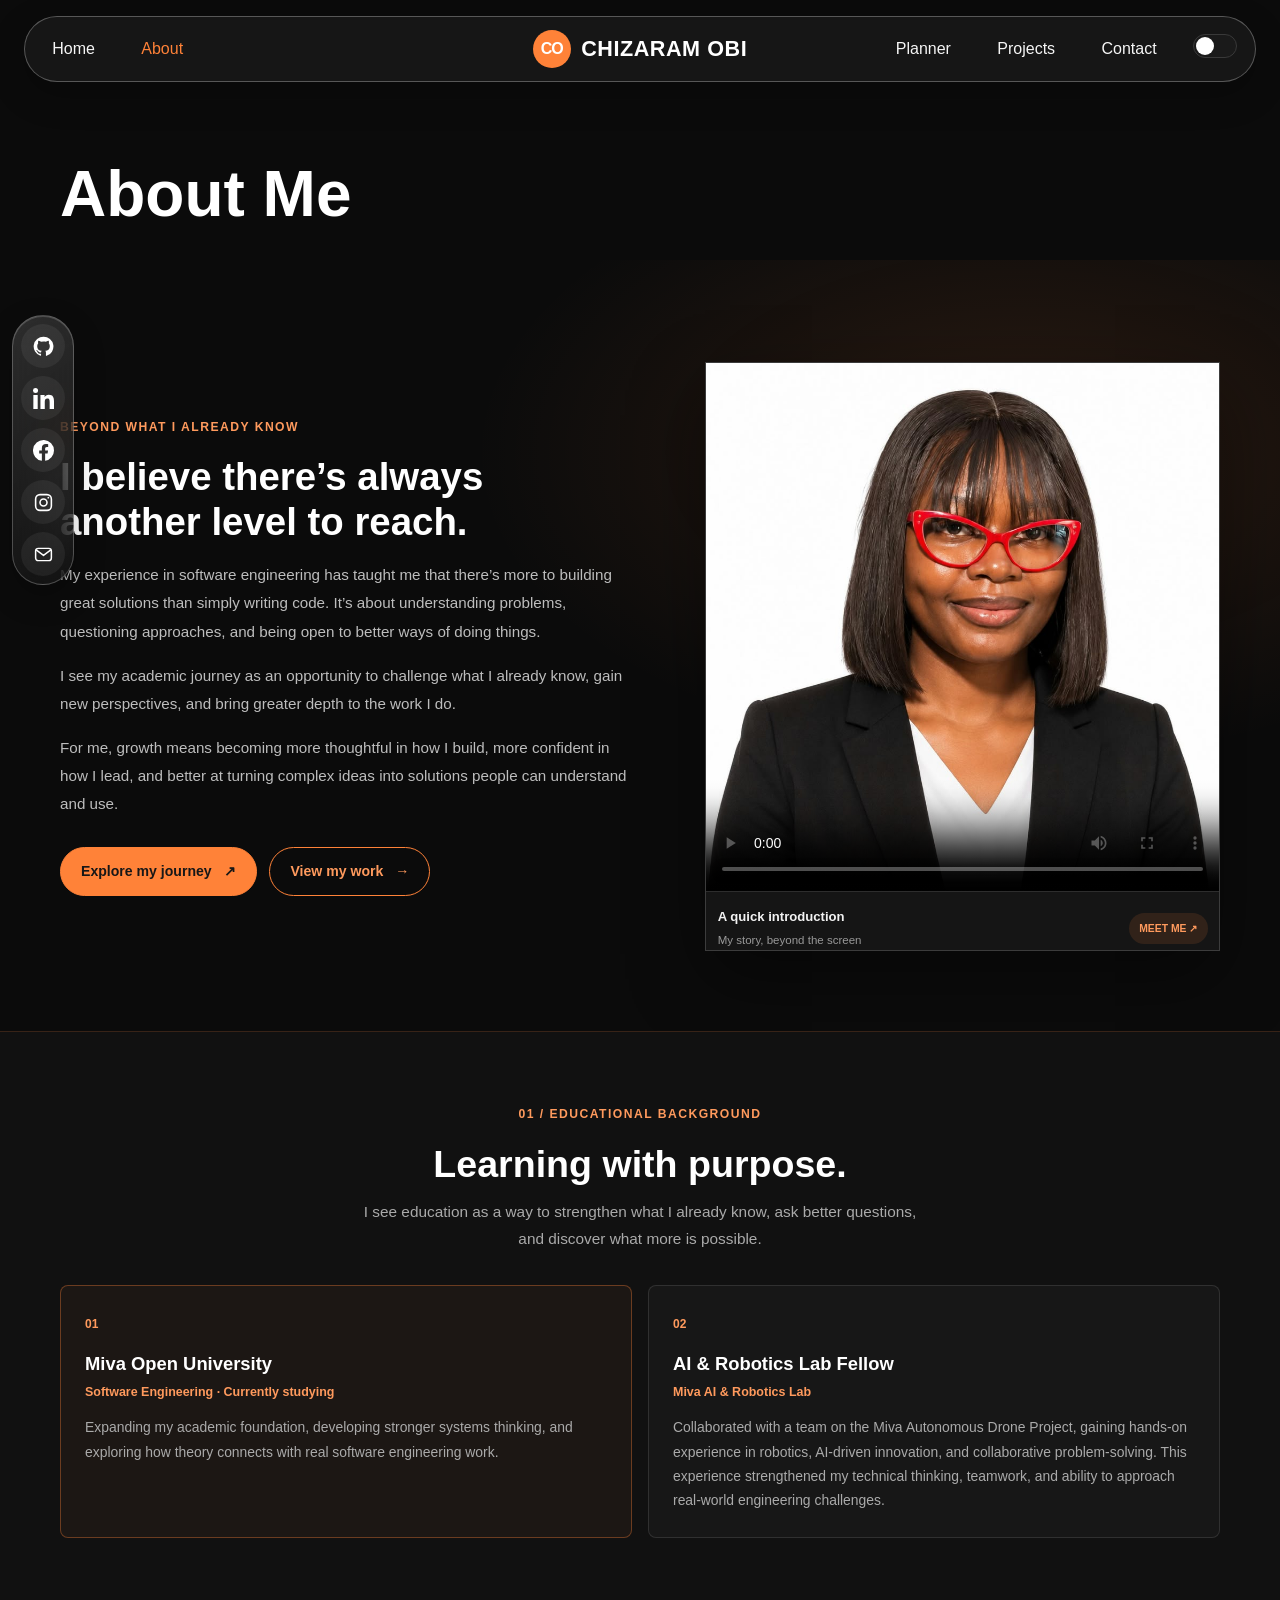
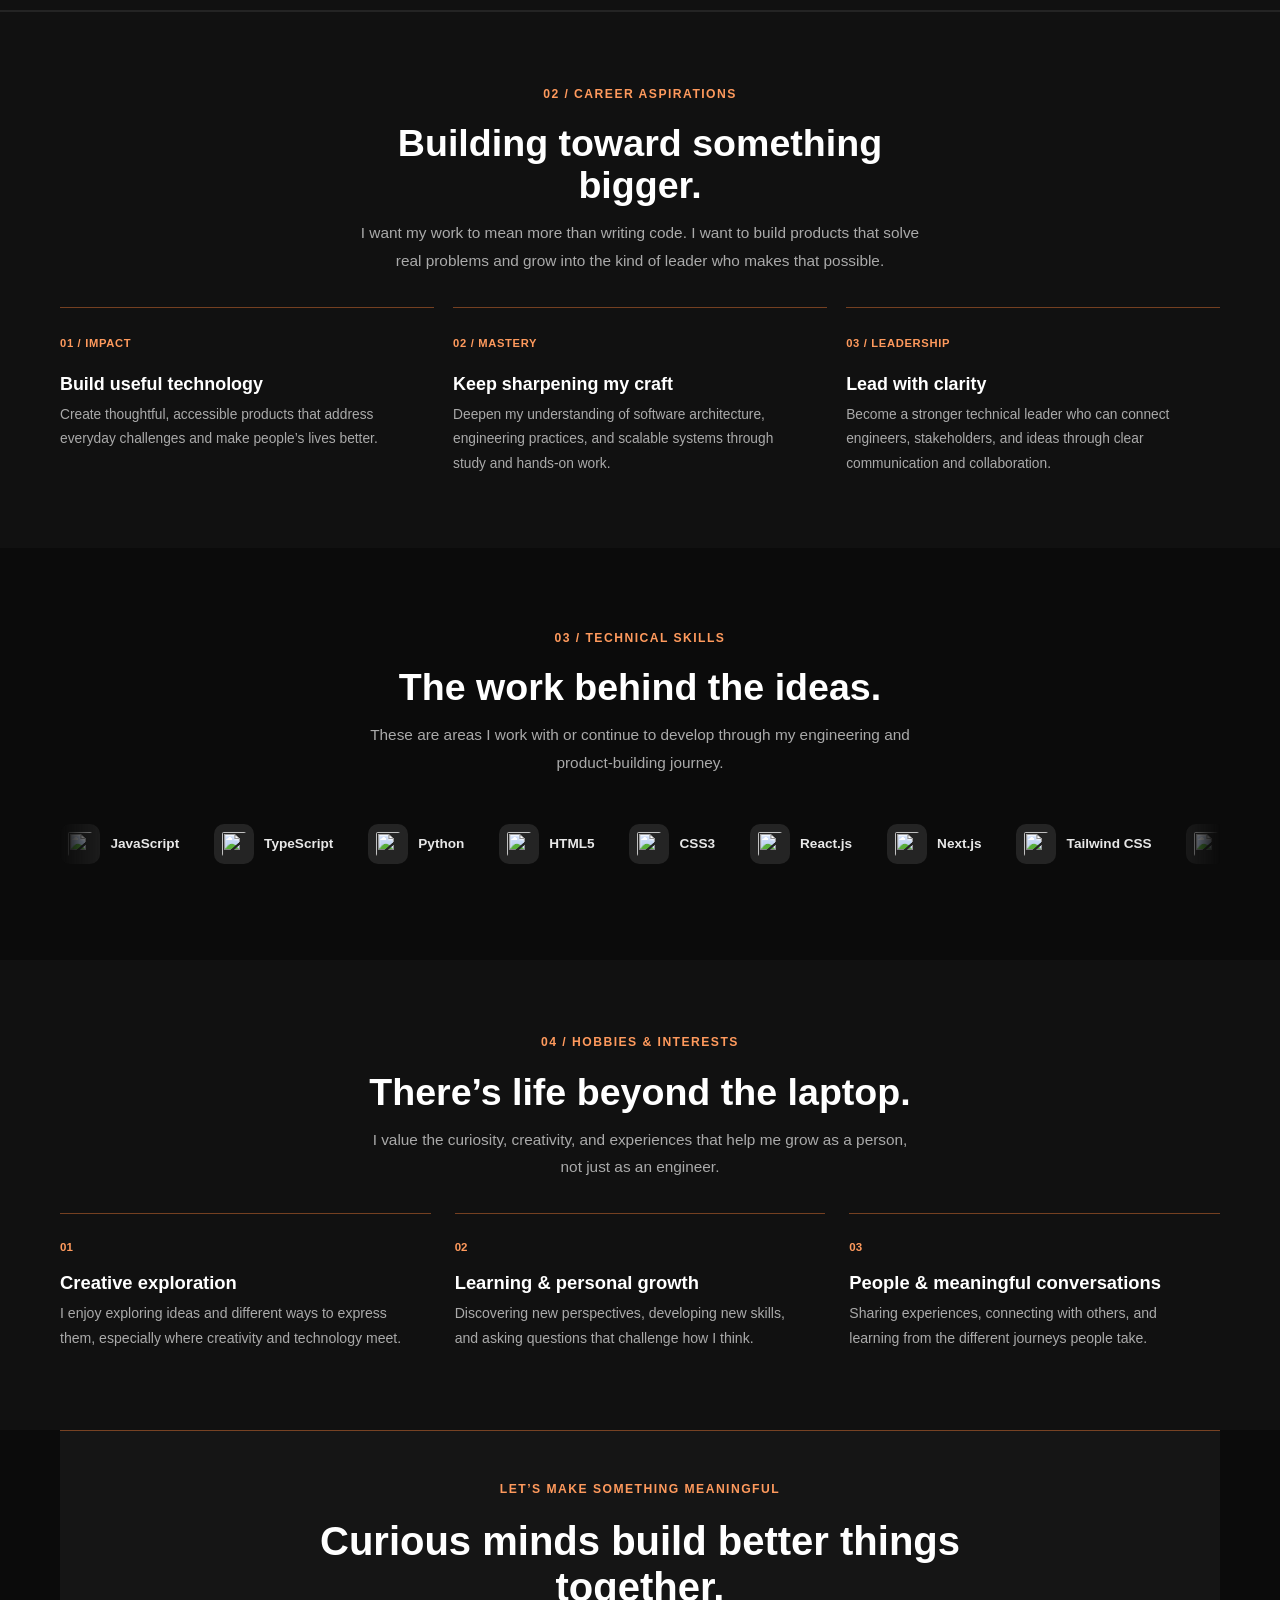
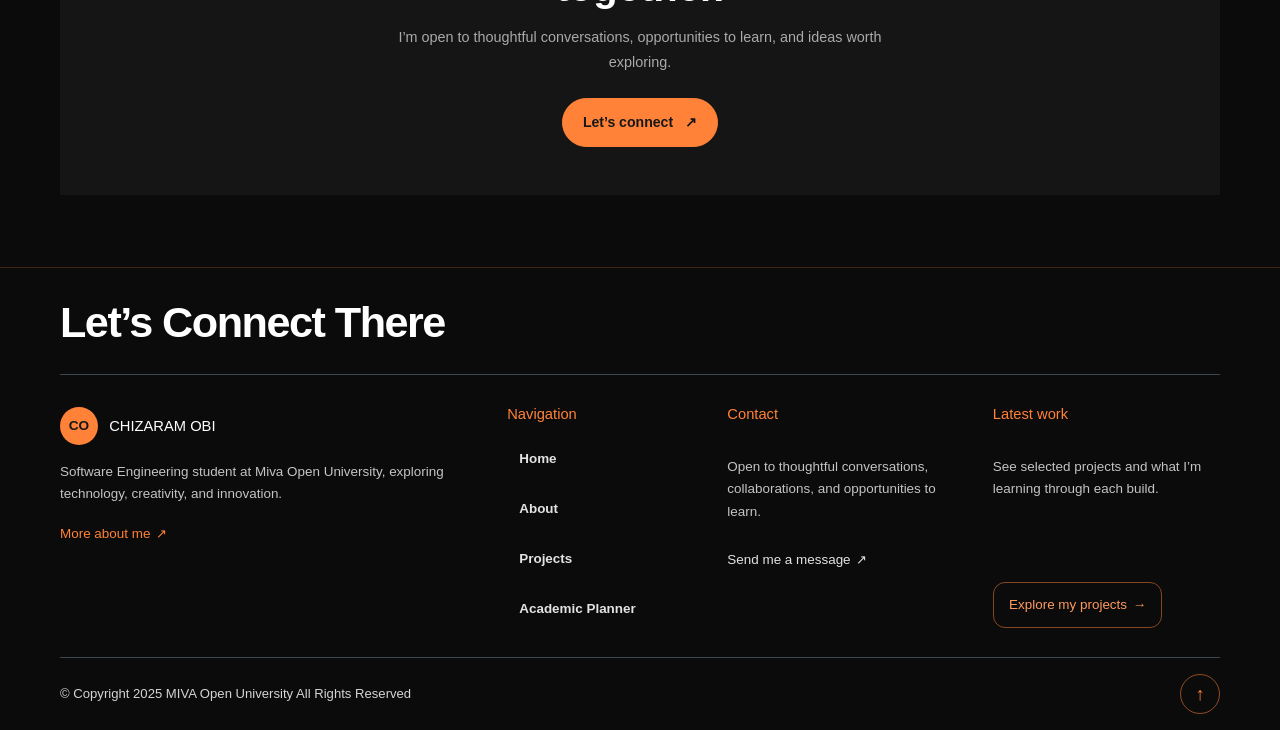
==== about.html @ 62f6d002 "Build portfolio with academic planner and introduction video" ====
<!DOCTYPE html>
<html lang="en">
<head>
  <meta charset="UTF-8">
  <meta name="viewport" content="width=device-width, initial-scale=1.0">
  <meta name="theme-color" content="#0b0b0b">
  <meta name="description" content="Meet Chizaram Obi, software engineer, CTO at Hook, and Software Engineering student at Miva Open University. Explore my background, skills, goals, and interests.">
  <title>About Me | Chizaram Obi</title>
  <link rel="stylesheet" href="style.css">
</head>
<body class="about-body">
  <header class="hero-header" id="top">
    <div class="nav-container">
      <nav class="nav-side nav-side-left" id="primaryNavLeft" aria-label="Primary navigation">
        <ul>
          <li><a href="index.html">Home</a></li>
          <li><a href="about.html" class="active" aria-current="page">About</a></li>
        </ul>
      </nav>
      <a class="logo" href="index.html" aria-label="Chizaram Obi home"><span class="logo-mark">CO</span><span>CHIZARAM OBI</span></a>
      <button class="mobile-menu-toggle" id="mobileMenuToggle" type="button" aria-label="Open navigation" aria-expanded="false" aria-controls="primaryNavLeft primaryNavRight">
        <span aria-hidden="true"></span><span aria-hidden="true"></span><span aria-hidden="true"></span>
      </button>
      <nav class="nav-side nav-side-right" id="primaryNavRight" aria-label="More navigation">
        <ul>
          <li><a href="planner.html">Planner</a></li>
          <li><a href="projects.html">Projects</a></li>
          <li><a href="contact.html">Contact</a></li>
          <li><button class="theme-toggle" id="themeToggle" type="button" aria-label="Switch to light mode" aria-pressed="false"></button></li>
        </ul>
      </nav>
    </div>
  </header>

  <main class="about-main">
    <section class="about-page-intro" aria-labelledby="page-title">
      <div class="container">
        <h1 id="page-title">About Me</h1>
      </div>
    </section>

    <section class="about-intro-section" aria-label="About me and introduction video">
      <div class="container about-intro-grid">
        <div class="about-intro-copy">
          <p class="about-eyebrow">Beyond What I Already Know</p>
          <h2>I believe there’s always another level to reach.</h2>
          <p>My experience in software engineering has taught me that there’s more to building great solutions than simply writing code. It’s about understanding problems, questioning approaches, and being open to better ways of doing things.</p>
          <p>I see my academic journey as an opportunity to challenge what I already know, gain new perspectives, and bring greater depth to the work I do.</p>
          <p>For me, growth means becoming more thoughtful in how I build, more confident in how I lead, and better at turning complex ideas into solutions people can understand and use.</p>
          <div class="about-intro-actions">
            <a href="#my-journey" class="about-action-primary">Explore my journey <span aria-hidden="true">↗</span></a>
            <a href="projects.html" class="about-action-secondary">View my work <span aria-hidden="true">→</span></a>
          </div>
        </div>
        <figure class="about-video-frame">
          <div class="about-video-stage has-video" id="videoStage">
            <video id="introVideo" controls playsinline preload="metadata" poster="assets/profile.jpg" aria-label="Introduction video by Chizaram Obi">
              <source src="assets/introduction.mp4" type="video/mp4">
              Your browser does not support HTML5 video.
            </video>
          </div>
          <figcaption>
            <span><strong>A quick introduction</strong><small>My story, beyond the screen</small></span>
            <span class="about-video-chip">MEET ME <span aria-hidden="true">↗</span></span>
          </figcaption>
        </figure>
      </div>
    </section>

    <section class="about-background-section" id="my-journey" aria-labelledby="education-title">
      <div class="container">
        <div class="about-section-heading about-section-heading-row">
          <div><p class="about-eyebrow">01 / Educational background</p><h2 id="education-title">Learning with purpose.</h2></div>
          <p>I see education as a way to strengthen what I already know, ask better questions, and discover what more is possible.</p>
        </div>
        <div class="about-education-grid">
          <article class="about-education-item is-highlighted">
            <span class="about-item-index" aria-hidden="true">01</span>
            <h3>Miva Open University</h3>
            <p class="about-item-meta">Software Engineering · Currently studying</p>
            <p>Expanding my academic foundation, developing stronger systems thinking, and exploring how theory connects with real software engineering work.</p>
          </article>
          <article class="about-education-item">
            <span class="about-item-index" aria-hidden="true">02</span>
            <h3>AI &amp; Robotics Lab Fellow</h3>
            <p class="about-item-meta">Miva AI &amp; Robotics Lab</p>
            <p>Collaborated with a team on the Miva Autonomous Drone Project, gaining hands-on experience in robotics, AI-driven innovation, and collaborative problem-solving. This experience strengthened my technical thinking, teamwork, and ability to approach real-world engineering challenges.</p>
          </article>
        </div>
      </div>
    </section>

    <section class="about-aspirations-section" aria-labelledby="aspirations-title">
      <div class="container">
        <div class="about-section-heading about-section-heading-row">
          <div><p class="about-eyebrow">02 / Career aspirations</p><h2 id="aspirations-title">Building toward something bigger.</h2></div>
          <p>I want my work to mean more than writing code. I want to build products that solve real problems and grow into the kind of leader who makes that possible.</p>
        </div>
        <div class="about-aspirations-grid">
          <article class="about-aspiration-item"><span>01 / IMPACT</span><h3>Build useful technology</h3><p>Create thoughtful, accessible products that address everyday challenges and make people’s lives better.</p></article>
          <article class="about-aspiration-item"><span>02 / MASTERY</span><h3>Keep sharpening my craft</h3><p>Deepen my understanding of software architecture, engineering practices, and scalable systems through study and hands-on work.</p></article>
          <article class="about-aspiration-item"><span>03 / LEADERSHIP</span><h3>Lead with clarity</h3><p>Become a stronger technical leader who can connect engineers, stakeholders, and ideas through clear communication and collaboration.</p></article>
        </div>
      </div>
    </section>

    <section class="about-skills-section" aria-labelledby="skills-title">
      <div class="container">
        <div class="about-section-heading about-section-heading-row">
          <div><p class="about-eyebrow">03 / Technical skills</p><h2 id="skills-title">The work behind the ideas.</h2></div>
          <p>These are areas I work with or continue to develop through my engineering and product-building journey.</p>
        </div>
        <div class="about-skill-marquees">
          <div class="about-marquee" role="region" aria-label="Technical skills marquee">
            <div class="about-marquee-track">
              <ul class="about-marquee-group">
                <li><img src="https://cdn.simpleicons.org/javascript/F7DF1E" alt=""><span>JavaScript</span></li>
                <li><img src="https://cdn.simpleicons.org/typescript/3178C6" alt=""><span>TypeScript</span></li>
                <li><img src="https://cdn.simpleicons.org/python/3776AB" alt=""><span>Python</span></li>
                <li><img src="https://cdn.simpleicons.org/html5/E34F26" alt=""><span>HTML5</span></li>
                <li><img src="https://cdn.simpleicons.org/css3/1572B6" alt=""><span>CSS3</span></li>
                <li><img src="https://cdn.simpleicons.org/react/61DAFB" alt=""><span>React.js</span></li>
                <li><img src="https://cdn.simpleicons.org/nextdotjs/FFFFFF" alt=""><span>Next.js</span></li>
                <li><img src="https://cdn.simpleicons.org/tailwindcss/06B6D4" alt=""><span>Tailwind CSS</span></li>
                <li><img src="https://cdn.simpleicons.org/nodedotjs/5FA04E" alt=""><span>Node.js</span></li>
                <li><img src="https://cdn.simpleicons.org/express/FFFFFF" alt=""><span>Express.js</span></li>
                <li><img src="https://cdn.simpleicons.org/mongodb/47A248" alt=""><span>MongoDB</span></li>
              </ul>
            </div>
          </div>
        </div>
      </div>
    </section>

    <section class="about-interests-section" aria-labelledby="interests-title">
      <div class="container">
        <div class="about-section-heading about-section-heading-row">
          <div><p class="about-eyebrow">04 / Hobbies &amp; interests</p><h2 id="interests-title">There’s life beyond the laptop.</h2></div>
          <p>I value the curiosity, creativity, and experiences that help me grow as a person, not just as an engineer.</p>
        </div>
        <div class="about-interests-grid">
          <article class="about-interest-item"><span class="about-interest-number" aria-hidden="true">01</span><h3>Creative exploration</h3><p>I enjoy exploring ideas and different ways to express them, especially where creativity and technology meet.</p></article>
          <article class="about-interest-item"><span class="about-interest-number" aria-hidden="true">02</span><h3>Learning &amp; personal growth</h3><p>Discovering new perspectives, developing new skills, and asking questions that challenge how I think.</p></article>
          <article class="about-interest-item"><span class="about-interest-number" aria-hidden="true">03</span><h3>People &amp; meaningful conversations</h3><p>Sharing experiences, connecting with others, and learning from the different journeys people take.</p></article>
        </div>
      </div>
    </section>

    <section class="about-closing-section" aria-labelledby="closing-title">
      <div class="container about-closing-inner">
        <p class="about-eyebrow">Let’s make something meaningful</p>
        <h2 id="closing-title">Curious minds build better things together.</h2>
        <p>I’m open to thoughtful conversations, opportunities to learn, and ideas worth exploring.</p>
        <a class="about-action-primary" href="contact.html">Let’s connect <span aria-hidden="true">↗</span></a>
      </div>
    </section>
  </main>

  <footer class="site-footer" id="site-footer">
    <div class="container footer-inner">
      <div class="footer-connect"><h2>Let’s Connect There</h2></div>
      <div class="footer-divider" aria-hidden="true"></div>
      <div class="footer-columns">
        <div class="footer-about">
          <a class="footer-brand" href="#top"><span class="footer-brand-mark">CO</span><span>CHIZARAM OBI</span></a>
          <p>Software Engineering student at Miva Open University, exploring technology, creativity, and innovation.</p>
          <a class="footer-about-link" href="about.html">More about me <span aria-hidden="true">↗</span></a>
        </div>
        <nav class="footer-column" aria-label="Footer navigation">
          <h3>Navigation</h3>
          <a href="index.html">Home</a>
          <a href="about.html">About</a>
          <a href="projects.html">Projects</a>
          <a href="planner.html">Academic Planner</a>
        </nav>
        <div class="footer-column">
          <h3>Contact</h3>
          <p>Open to thoughtful conversations, collaborations, and opportunities to learn.</p>
          <a href="contact.html">Send me a message <span aria-hidden="true">↗</span></a>
        </div>
        <div class="footer-column footer-latest">
          <h3>Latest work</h3>
          <p>See selected projects and what I’m learning through each build.</p>
          <a class="footer-work-link" href="projects.html">Explore my projects <span aria-hidden="true">→</span></a>
        </div>
      </div>
      <div class="footer-bottom">
        <p>&copy; Copyright 2025 MIVA Open University All Rights Reserved</p>
        <a class="back-to-top" href="#top" aria-label="Back to top">↑</a>
      </div>
    </div>
  </footer>

  <script src="script.js"></script>
</body>
</html>
---- style.css ----
:root {
  --plum: #5e2a46;
  --plum-deep: #2f1424;
  --plum-soft: #7b3a5d;
  --olive: #556b2f;
  --olive-soft: #6f7f45;
  --paper: #fbfaf7;
  --wash: #f1eee8;
  --card-bg: #ffffff;
  --ink: #231f22;
  --muted: #6d6768;
  --line: rgba(35, 31, 34, 0.1);
  --plum-line: rgba(94, 42, 70, 0.14);
  --white: #ffffff;
  --shadow: 0 18px 45px rgba(47, 20, 36, 0.08);
  --radius: 8px;
  --transition: all 0.22s ease;
}

* {
  margin: 0;
  padding: 0;
  box-sizing: border-box;
}

html {
  scroll-behavior: smooth;
  scroll-padding-top: 110px;
}

body {
  min-height: 100vh;
  background:
    linear-gradient(180deg, rgba(94, 42, 70, 0.04), transparent 360px),
    var(--paper);
  color: var(--ink);
  font-family: "Segoe UI", Tahoma, Geneva, Verdana, sans-serif;
  line-height: 1.65;
}

img,
video {
  display: block;
  max-width: 100%;
}

a {
  color: inherit;
}

header {
  position: sticky;
  top: 0;
  z-index: 1000;
  padding: 0.85rem 1.5rem;
  background: rgba(251, 250, 247, 0.92);
  border-bottom: 1px solid var(--line);
  backdrop-filter: blur(14px);
}

.hero-header {
  padding: 1rem 1.5rem 0.45rem;
  border: 0;
  background: #0b0b0b;
  backdrop-filter: none;
}

.hero-header .nav-container {
  max-width: 1320px;
  min-height: 66px;
  display: grid;
  grid-template-columns: 1fr auto 1fr;
  gap: 1.2rem;
  padding: 0.25rem 0.45rem;
  border: 1px solid rgba(255, 255, 255, 0.28);
  border-radius: 999px;
  background: rgba(28, 28, 28, 0.68);
  box-shadow: 0 12px 36px rgba(0, 0, 0, 0.24);
  -webkit-backdrop-filter: blur(18px) saturate(140%);
  backdrop-filter: blur(18px) saturate(140%);
}

.hero-header .logo {
  display: inline-flex;
  align-items: center;
  justify-self: center;
  gap: 0.65rem;
  color: #fff;
  font-size: 1.35rem;
  font-weight: 600;
  letter-spacing: 0.025em;
  text-decoration: none;
  white-space: nowrap;
}

.hero-header .logo-mark {
  display: grid;
  width: 38px;
  height: 38px;
  place-items: center;
  border-radius: 50%;
  background: #ff8238;
  color: #fff;
  font-size: 1rem;
  letter-spacing: -0.06em;
}

.hero-header nav ul {
  gap: 0.4rem;
}

.hero-header .nav-side-left {
  justify-self: start;
}

.hero-header .nav-side-right {
  justify-self: end;
}

.hero-header nav a {
  min-height: 50px;
  padding: 0.55rem 1.25rem;
  border-radius: 999px;
  background: transparent;
  color: #f6f6f6;
  font-size: 1rem;
  font-weight: 400;
  transition: background 0.2s ease, color 0.2s ease;
}

.hero-header nav a:hover,
.hero-header nav a.active {
  background: transparent;
  color: #ff8238;
}

.hero-header .theme-toggle {
  margin: 0 0.65rem;
}

.hero-header.is-light .nav-container {
  border-color: rgba(30, 30, 30, 0.18);
  background: rgba(247, 247, 242, 0.88);
  box-shadow: 0 12px 36px rgba(0, 0, 0, 0.12);
}

.hero-header.is-light {
  background: #f7f7f2;
}

.hero-header.is-light .logo,
.hero-header.is-light nav a {
  color: #202020;
}

.hero-header.is-light nav a:hover,
.hero-header.is-light nav a.active {
  color: #d95d14;
}

.hero-header.is-light .theme-toggle {
  border-color: #c4c4c4;
  background: #ededed;
}

.hero-header.is-light .theme-toggle::before {
  background: #ff8238;
}

.nav-actions {
  display: flex;
  align-items: center;
  gap: 1rem;
}

.theme-toggle {
  position: relative;
  display: inline-flex;
  align-items: center;
  width: 44px;
  height: 24px;
  padding: 2px;
  border: 1px solid #393939;
  border-radius: 999px;
  background: #1a1a1a;
  cursor: pointer;
}

.theme-toggle::before {
  content: "";
  width: 18px;
  height: 18px;
  border-radius: 50%;
  background: #fff;
  transform: translateX(0);
  transition: transform 0.25s ease;
}

.theme-toggle[aria-pressed="true"]::before {
  transform: translateX(20px);
}

.mobile-menu-toggle {
  display: none;
  width: 44px;
  height: 44px;
  padding: 0;
  place-items: center;
  border: 1px solid rgba(255, 255, 255, 0.28);
  border-radius: 50%;
  background: transparent;
  color: #fff;
  cursor: pointer;
}

.mobile-menu-toggle span {
  display: block;
  width: 18px;
  height: 2px;
  border-radius: 2px;
  background: currentColor;
  transition: transform 0.2s ease, opacity 0.2s ease;
}

.mobile-menu-toggle span + span { margin-top: 4px; }
.hero-header.is-light .mobile-menu-toggle { border-color: #c4c4c4; background: #ededed; color: #202020; }
.mobile-menu-toggle:focus-visible { outline: 2px solid #ff9a5d; outline-offset: 3px; }

.contact-btn {
  display: inline-flex;
  align-items: center;
  justify-content: center;
  min-height: 40px;
  padding: 0.5rem 1.2rem;
  border: 1px solid #00ff88;
  border-radius: 999px;
  color: #00ff88;
  font-size: 0.9rem;
  font-weight: 700;
  text-decoration: none;
  transition: background 0.2s ease, color 0.2s ease;
}

.contact-btn:hover {
  background: #00ff88;
  color: #0b0b0b;
}

.nav-container {
  max-width: 1160px;
  margin: 0 auto;
  display: flex;
  align-items: center;
  justify-content: space-between;
  gap: 1.25rem;
}

.logo {
  color: var(--plum);
  font-size: 1.05rem;
  font-weight: 800;
}

nav ul {
  display: flex;
  align-items: center;
  gap: 0.25rem;
  list-style: none;
}

nav a {
  display: inline-flex;
  align-items: center;
  min-height: 38px;
  padding: 0.45rem 0.75rem;
  border-radius: var(--radius);
  color: var(--muted);
  font-size: 0.94rem;
  font-weight: 700;
  text-decoration: none;
  transition: var(--transition);
}

nav a:hover,
nav a.active {
  background: transparent;
  color: #e96f27;
}

main {
  width: 100%;
}

.container {
  width: min(100% - 3rem, 1160px);
  margin: 0 auto;
}

.section {
  padding: 5.25rem 0;
}

.section-sm {
  padding: 1rem 0 5.25rem;
}

h1,
h2,
h3 {
  color: var(--plum-deep);
  line-height: 1.05;
  letter-spacing: 0;
}

h1 {
  max-width: 880px;
  font-size: clamp(2.65rem, 5.6vw, 5.3rem);
}

h2 {
  max-width: 760px;
  margin-bottom: 1rem;
  font-size: clamp(1.8rem, 3.4vw, 3rem);
}

h3 {
  margin-bottom: 0.7rem;
  font-size: 1.1rem;
}

p {
  color: var(--muted);
}

.eyebrow {
  margin-bottom: 0.8rem;
  color: var(--olive);
  font-size: 0.78rem;
  font-weight: 900;
  letter-spacing: 0.14em;
  text-transform: uppercase;
}

.lead {
  max-width: 720px;
  color: var(--muted);
  font-size: clamp(1.05rem, 2vw, 1.22rem);
}

.button-row {
  display: flex;
  flex-wrap: wrap;
  gap: 0.8rem;
  margin-top: 1.7rem;
}

.btn {
  display: inline-flex;
  align-items: center;
  justify-content: center;
  min-height: 44px;
  padding: 0.72rem 1.1rem;
  border: 1px solid var(--olive);
  border-radius: var(--radius);
  background: var(--olive);
  color: var(--white);
  cursor: pointer;
  font: inherit;
  font-weight: 800;
  text-decoration: none;
  transition: var(--transition);
}

.btn:hover {
  background: var(--olive-soft);
  border-color: var(--olive-soft);
  transform: translateY(-1px);
}

.btn-secondary {
  background: transparent;
  border-color: var(--plum-line);
  color: var(--plum);
}

.btn-secondary:hover {
  background: rgba(94, 42, 70, 0.06);
  border-color: var(--plum);
  color: var(--plum);
}

.hero {
  --hero-bg: #0b0b0b;
  --hero-ink: #ffffff;
  --hero-muted: #9a9a9a;
  --hero-accent: #00ff88;
  overflow: hidden;
  background: var(--hero-bg);
}

.hero-inner {
  min-height: min(760px, calc(100vh - 68px));
  display: grid;
  grid-template-columns: minmax(0, 1.1fr) minmax(280px, 0.75fr);
  align-items: center;
  gap: clamp(2rem, 6vw, 5rem);
  padding: 4rem 0;
}

.hero-content {
  position: relative;
  z-index: 2;
}

.hero-greeting {
  margin-bottom: 1rem;
  color: #ff8238;
  font-size: clamp(1.25rem, 2.3vw, 1.65rem);
  font-weight: 800;
  letter-spacing: 0.035em;
}

.hero-role {
  margin: -0.6rem 0 1rem;
  color: #d2d2d2;
  font-size: clamp(1rem, 2vw, 1.25rem);
  font-weight: 650;
}

.hero .hero-title {
  max-width: 760px;
  margin-bottom: 1.5rem;
  color: var(--hero-ink);
  font-size: clamp(2.15rem, 4.2vw, 3.4rem);
  font-weight: 850;
  line-height: 1.08;
  letter-spacing: -0.045em;
}

.hero-description {
  max-width: 480px;
  margin-bottom: 2.25rem;
  color: #d0d0d0;
  font-size: 1.1rem;
  line-height: 1.75;
}

.hero-buttons {
  margin-top: 0;
}

.hero-cta {
  display: inline-flex;
  align-items: center;
  justify-content: center;
  min-height: 48px;
  padding: 0.8rem 1.8rem;
  border: 1px solid #ff8238;
  border-radius: 999px;
  background: #ff8238;
  color: #171717;
  font-weight: 800;
  text-decoration: none;
  transition: transform 0.2s ease, box-shadow 0.2s ease;
}

.hero-cta:hover {
  transform: translateY(-2px);
  box-shadow: 0 10px 28px rgba(255, 130, 56, 0.3);
}

.hero-cta-secondary {
  border-color: #ff8238;
  background: transparent;
  color: #ff8238;
}

.hero-cta-secondary:hover {
  border-color: #ff8238;
  background: rgba(255, 130, 56, 0.12);
  color: #ff8238;
  box-shadow: none;
}

.editor-container {
  min-width: 0;
  perspective: 1000px;
}

.code-window {
  overflow: hidden;
  border: 1px solid #292929;
  border-radius: 14px;
  background: #141414;
  box-shadow: 0 25px 60px rgba(0, 0, 0, 0.55);
  transform: rotateY(-7deg) rotateX(3deg);
  transition: transform 0.35s ease;
  will-change: transform;
}

.window-header {
  display: flex;
  align-items: center;
  justify-content: space-between;
  gap: 1rem;
  min-height: 48px;
  padding: 0.7rem 1rem;
  border-bottom: 1px solid #292929;
  background: #1a1a1a;
}

.window-dots {
  display: flex;
  flex: 0 0 auto;
  gap: 6px;
}

.dot {
  width: 10px;
  height: 10px;
  border-radius: 50%;
}

.dot-red { background: #ff5f56; }
.dot-yellow { background: #ffbd2e; }
.dot-green { background: #27c93f; }

.window-title {
  overflow: hidden;
  color: #858585;
  font-size: 0.72rem;
  text-overflow: ellipsis;
  white-space: nowrap;
}

.window-header-spacer {
  flex: 0 0 34px;
}

.code-body {
  min-height: 320px;
  padding: 1.6rem;
  overflow: auto;
  color: #d4d4d4;
  font: 0.88rem/1.8 "Courier New", Courier, monospace;
  text-align: left;
  white-space: pre;
}

.code-keyword { color: #c586c0; }
.code-function { color: #dcdcaa; }
.code-property { color: #9cdcfe; }
.code-string { color: #ce9178; }

.hero.is-light {
  --hero-bg: #f7f7f2;
  --hero-ink: #171717;
  --hero-muted: #5d625e;
}

.hero.is-light .code-window {
  border-color: #d3d8d4;
  background: #f0f2ef;
}

.hero.is-light .window-header {
  border-color: #d3d8d4;
  background: #e5e9e5;
}

.hero.is-light .window-title { color: #59615c; }
.hero.is-light .code-body { color: #333a35; }
.hero.is-light .code-keyword { color: #8b3d83; }
.hero.is-light .code-function { color: #745c00; }
.hero.is-light .code-property { color: #17658a; }
.hero.is-light .code-string { color: #9a4b16; }

.hero.is-light .hero-role { color: #414743; }
.hero.is-light .hero-description { color: #3f4541; }
.hero.is-light .hero-cta-secondary {
  border-color: #ff8238;
  color: #d95d14;
}
.hero.is-light .hero-cta-secondary:hover {
  border-color: #ff8238;
  background: rgba(255, 130, 56, 0.12);
  color: #c94f08;
}

.hero-stats {
  display: grid;
  grid-template-columns: repeat(3, minmax(0, 1fr));
  max-width: 620px;
  margin-top: 2.25rem;
  border-top: 1px solid var(--line);
  border-bottom: 1px solid var(--line);
}

.stat {
  padding: 1rem 1rem 1rem 0;
}

.stat + .stat {
  padding-left: 1rem;
  border-left: 1px solid var(--line);
}

.stat strong {
  display: block;
  color: var(--plum);
  font-size: 1.15rem;
}

.stat span {
  color: var(--muted);
  font-size: 0.9rem;
}

.hero-image-wrap {
  position: relative;
  display: flex;
  justify-content: center;
  align-items: center;
  min-height: 360px;
}

.hero-image-wrap::before {
  content: "";
  position: absolute;
  inset: auto 0 -1rem auto;
  width: 78%;
  height: 78%;
  border: 1px solid rgba(0, 255, 136, 0.5);
  border-radius: 18px;
  transform: translate(1rem, 1rem);
}

.hero-image,
.hero-image-fallback {
  position: relative;
  width: min(76vw, 360px);
  aspect-ratio: 4 / 5;
  border: 1px solid rgba(255, 255, 255, 0.16);
  border-radius: 18px;
  box-shadow: 0 22px 55px rgba(0, 0, 0, 0.4);
}

.hero-image {
  z-index: 2;
  object-fit: cover;
  object-position: center top;
}

.hero-image-fallback {
  position: absolute;
  z-index: 1;
  display: grid;
  place-items: center;
  background: #173a2b;
  color: var(--white);
  font-size: 3rem;
  font-weight: 800;
}

.hero-image.is-hidden,
.hero-image-fallback.is-hidden {
  display: none;
}

.stats-section {
  padding: 2rem 0 4.5rem;
  border-top: 1px solid rgba(255, 255, 255, 0.08);
  background: #0b0b0b;
  color: #fff;
}

.stats-inner {
  display: grid;
  grid-template-columns: minmax(180px, 0.72fr) minmax(0, 1.8fr);
  align-items: center;
  gap: 2rem;
}

.stats-eyebrow {
  margin-bottom: 0.55rem;
  color: #ff8238;
  font-size: 0.76rem;
  font-weight: 700;
  letter-spacing: 0.12em;
  text-transform: uppercase;
}

.stats-heading-wrap h2 {
  margin: 0;
  color: #fff;
  font-size: clamp(1.25rem, 2.1vw, 1.7rem);
  line-height: 1.2;
}

.stats-grid {
  display: grid;
  grid-template-columns: repeat(3, minmax(0, 1fr));
  gap: 0.8rem;
}

.stat-card {
  display: flex;
  min-height: 150px;
  flex-direction: column;
  justify-content: center;
  padding: 1.15rem 1.25rem;
  border: 1px solid rgba(255, 255, 255, 0.12);
  border-radius: 18px;
  background: rgba(255, 255, 255, 0.045);
  color: #fff;
  text-decoration: none;
  transition: opacity 0.55s ease, transform 0.55s ease, border-color 0.2s ease, background 0.2s ease, box-shadow 0.2s ease;
}

.stats-section.will-animate .stat-card {
  opacity: 0;
  transform: translateY(18px);
}

.stats-section.is-visible .stat-card {
  opacity: 1;
  transform: translateY(0);
}

.stats-section.is-visible .stat-card:nth-child(2) { transition-delay: 100ms; }
.stats-section.is-visible .stat-card:nth-child(3) { transition-delay: 200ms; }

.stat-card:hover,
.stat-card:focus-visible {
  transform: translateY(-5px);
  border-color: rgba(255, 130, 56, 0.72);
  background: rgba(255, 130, 56, 0.08);
  box-shadow: 0 14px 32px rgba(0, 0, 0, 0.2);
  outline: none;
}

.stat-value {
  display: block;
  margin-bottom: 0.2rem;
  color: #ff8238;
  font-size: clamp(1.8rem, 3vw, 2.45rem);
  font-weight: 700;
  letter-spacing: -0.05em;
  line-height: 1;
}

.stat-label {
  color: #f2f2f2;
  font-size: 0.92rem;
  font-weight: 600;
}

.stat-hint {
  display: flex;
  justify-content: space-between;
  gap: 0.5rem;
  margin-top: 0.8rem;
  color: #aaa;
  font-size: 0.76rem;
}

.stat-hint span { color: #ff8238; }

.stats-section.is-light {
  border-top-color: rgba(30, 30, 30, 0.1);
  background: #f7f7f2;
  color: #202020;
}

.stats-section.is-light .stats-heading-wrap h2 { color: #202020; }
.stats-section.is-light .stat-card {
  border-color: rgba(30, 30, 30, 0.12);
  background: rgba(255, 255, 255, 0.72);
  color: #202020;
}
.stats-section.is-light .stat-label { color: #333; }
.stats-section.is-light .stat-hint { color: #666; }
.stats-section.is-light .stat-card:hover,
.stats-section.is-light .stat-card:focus-visible {
  border-color: rgba(217, 93, 20, 0.55);
  background: #fff;
  box-shadow: 0 14px 32px rgba(25, 25, 25, 0.1);
}

.contact-cta-section {
  overflow: hidden;
  padding: 0 0 4.75rem;
  background: #0b0b0b;
  color: #fff;
}

.contact-cta-inner {
  position: relative;
  display: flex;
  min-height: 250px;
  align-items: center;
  justify-content: space-between;
  gap: 2rem;
  overflow: hidden;
  padding: clamp(2rem, 5vw, 3.5rem);
  border: 1px solid rgba(255, 130, 56, 0.35);
  border-radius: 24px;
  background: linear-gradient(115deg, rgba(255, 130, 56, 0.13), rgba(255, 255, 255, 0.035) 55%);
  transition: opacity 0.65s ease, transform 0.65s ease, border-color 0.25s ease, box-shadow 0.25s ease;
}

.contact-cta-section.will-animate .contact-cta-inner {
  opacity: 0;
  transform: translateY(24px);
}

.contact-cta-section.is-visible .contact-cta-inner {
  opacity: 1;
  transform: translateY(0);
}

.contact-cta-inner:hover {
  border-color: rgba(255, 130, 56, 0.7);
  box-shadow: 0 22px 60px rgba(0, 0, 0, 0.22);
}

.contact-cta-copy {
  position: relative;
  z-index: 1;
  max-width: 650px;
}

.contact-cta-copy h2 {
  margin-bottom: 0.8rem;
  color: #fff;
  font-size: clamp(1.8rem, 3.6vw, 2.8rem);
}

.contact-cta-copy > p:last-child {
  max-width: 590px;
  color: #c8c8c8;
  font-size: 1.02rem;
}

.contact-cta-link {
  position: relative;
  z-index: 1;
  display: inline-flex;
  min-height: 52px;
  flex: 0 0 auto;
  align-items: center;
  justify-content: center;
  gap: 0.85rem;
  padding: 0.85rem 1.4rem;
  border: 1px solid #ff8238;
  border-radius: 999px;
  background: #ff8238;
  color: #171717;
  font-weight: 600;
  text-decoration: none;
  transition: transform 0.2s ease, box-shadow 0.2s ease, background 0.2s ease;
}

.contact-cta-link span {
  transition: transform 0.2s ease;
}

.contact-cta-link:hover,
.contact-cta-link:focus-visible {
  transform: translateY(-3px);
  box-shadow: 0 10px 26px rgba(255, 130, 56, 0.28);
  outline: none;
}

.contact-cta-link:hover span,
.contact-cta-link:focus-visible span {
  transform: translate(2px, -2px);
}

.contact-orbit {
  position: absolute;
  top: 50%;
  right: 17%;
  width: 220px;
  height: 220px;
  border: 1px solid rgba(255, 130, 56, 0.12);
  border-radius: 50%;
  transform: translateY(-50%);
  animation: contactOrbit 14s linear infinite;
}

@keyframes contactOrbit {
  to { rotate: 360deg; }
}

.contact-orbit::before,
.contact-orbit::after,
.contact-orbit span {
  content: "";
  position: absolute;
  border: 1px solid rgba(255, 130, 56, 0.12);
  border-radius: 50%;
}

.contact-orbit::before { inset: 18px; }
.contact-orbit::after { inset: 38px; }
.contact-orbit span {
  top: 12px;
  left: 50%;
  width: 9px;
  height: 9px;
  border: 0;
  background: #ff8238;
  box-shadow: 0 0 20px rgba(255, 130, 56, 0.7);
}

.contact-cta-section.is-light {
  background: #f7f7f2;
  color: #202020;
}

.contact-cta-section.is-light .contact-cta-inner {
  background: linear-gradient(115deg, rgba(255, 130, 56, 0.11), rgba(255, 255, 255, 0.72) 60%);
  box-shadow: 0 16px 42px rgba(30, 30, 30, 0.07);
}

.contact-cta-section.is-light .contact-cta-copy h2 { color: #202020; }
.contact-cta-section.is-light .contact-cta-copy > p:last-child { color: #505050; }

.grid-2,
.grid-3 {
  display: grid;
  gap: 1.25rem;
}

.grid-2 {
  grid-template-columns: repeat(2, minmax(0, 1fr));
  align-items: start;
}

.grid-3 {
  grid-template-columns: repeat(3, minmax(0, 1fr));
}

.card {
  background: rgba(255, 255, 255, 0.82);
  border: 1px solid var(--line);
  border-radius: var(--radius);
  box-shadow: none;
  padding: 1.35rem;
}

.card:hover {
  border-color: rgba(85, 107, 47, 0.24);
}

.feature-card {
  min-height: 100%;
}

.feature-card span {
  display: inline-flex;
  margin-bottom: 1.4rem;
  color: var(--olive);
  font-size: 0.8rem;
  font-weight: 900;
  letter-spacing: 0.12em;
}

.band {
  background: var(--plum-deep);
  color: var(--white);
}

.band h2,
.band h3,
.band p {
  color: var(--white);
}

.band p {
  color: rgba(255, 255, 255, 0.76);
}

.band .eyebrow {
  color: #b8c47f;
}

.band .card {
  background: rgba(255, 255, 255, 0.06);
  border-color: rgba(255, 255, 255, 0.14);
}

.skills {
  display: flex;
  flex-wrap: wrap;
  gap: 0.55rem;
  margin-top: 1.2rem;
}

.skills span,
.tag {
  display: inline-flex;
  align-items: center;
  min-height: 32px;
  padding: 0.35rem 0.68rem;
  border: 1px solid rgba(85, 107, 47, 0.2);
  border-radius: var(--radius);
  background: rgba(85, 107, 47, 0.06);
  color: var(--olive);
  font-size: 0.9rem;
  font-weight: 800;
}

.band .skills span {
  border-color: rgba(255, 255, 255, 0.16);
  background: rgba(255, 255, 255, 0.07);
  color: #d8dfad;
}

.project-card {
  position: relative;
  overflow: hidden;
  padding: 0;
  background: var(--card-bg);
}

.project-visual {
  min-height: 7px;
  background: linear-gradient(90deg, var(--plum), var(--olive));
}

.project-visual span {
  display: none;
}

.project-body {
  padding: 1.45rem;
}

.project-body h2,
.project-body h3 {
  font-size: 1.35rem;
}

.project-links {
  display: flex;
  flex-wrap: wrap;
  gap: 0.85rem;
  margin-top: 1.1rem;
}

.project-links a {
  color: var(--plum);
  font-weight: 900;
  text-decoration: none;
}

.project-links a:hover {
  color: var(--olive);
}

.timeline {
  display: grid;
  gap: 1rem;
  margin-top: 1.5rem;
}

.timeline-item {
  padding: 1.15rem 1.25rem;
  background: var(--white);
  border: 1px solid var(--line);
  border-left: 4px solid var(--olive);
  border-radius: var(--radius);
}

.progress-list {
  display: grid;
  gap: 1rem;
}

.progress-row {
  display: grid;
  gap: 0.35rem;
}

.progress-meta {
  display: flex;
  justify-content: space-between;
  color: var(--white);
  font-weight: 800;
}

.progress-track {
  height: 8px;
  overflow: hidden;
  border-radius: 999px;
  background: rgba(255, 255, 255, 0.14);
}

.progress-track span {
  display: block;
  height: 100%;
  background: #b8c47f;
}

.faq-item {
  border-bottom: 1px solid var(--line);
  padding: 1rem 0;
}

.faq-question {
  width: 100%;
  display: flex;
  align-items: center;
  justify-content: space-between;
  border: 0;
  background: transparent;
  color: var(--plum);
  cursor: pointer;
  font: inherit;
  font-weight: 900;
  text-align: left;
}

.faq-answer {
  display: none;
  padding-top: 0.75rem;
}

.faq-item.is-open .faq-answer {
  display: block;
}

.form-card {
  max-width: 720px;
  margin: 0 auto;
}

.form-group {
  margin-bottom: 1rem;
}

.form-group label {
  display: block;
  margin-bottom: 0.4rem;
  color: var(--plum);
  font-weight: 900;
}

.form-group input,
.form-group textarea,
.planner-input input {
  width: 100%;
  border: 1px solid var(--line);
  border-radius: var(--radius);
  background: var(--white);
  padding: 0.82rem 0.9rem;
  color: var(--ink);
  font: inherit;
}

.form-group input:focus,
.form-group textarea:focus,
.planner-input input:focus {
  outline: 3px solid rgba(85, 107, 47, 0.16);
  border-color: var(--olive);
}

.error-msg {
  display: none;
  margin-top: 0.25rem;
  color: #a94442;
  font-size: 0.86rem;
}

.success-msg {
  display: none;
  margin: 1rem 0;
  padding: 0.95rem 1rem;
  border: 1px solid rgba(85, 107, 47, 0.24);
  border-radius: var(--radius);
  background: rgba(85, 107, 47, 0.08);
  color: var(--olive);
  font-weight: 800;
}

.planner-input {
  display: flex;
  gap: 0.8rem;
  margin: 1.5rem 0;
}

.planner-input input {
  flex: 1;
}

.task-list {
  display: grid;
  gap: 0.7rem;
  list-style: none;
}

.task-item {
  display: flex;
  align-items: center;
  justify-content: space-between;
  gap: 1rem;
  padding: 0.9rem 1rem;
  border: 1px solid var(--line);
  border-left: 4px solid var(--olive);
  border-radius: var(--radius);
  background: var(--white);
}

.task-item > span { min-width: 0; overflow-wrap: anywhere; }
.task-actions { flex-shrink: 0; }

.task-item.completed span {
  color: var(--muted);
  text-decoration: line-through;
}

.task-actions {
  display: flex;
  gap: 0.5rem;
}

.btn-sm {
  min-height: 36px;
  padding: 0.42rem 0.7rem;
  font-size: 0.86rem;
}

.btn-danger {
  background: transparent;
  border-color: rgba(169, 68, 66, 0.35);
  color: #8a2c2a;
}

.btn-danger:hover {
  background: #8a2c2a;
  border-color: #8a2c2a;
  color: var(--white);
}

footer {
  padding: 1.4rem;
  background: var(--plum-deep);
  text-align: center;
}

footer p {
  color: rgba(255, 255, 255, 0.76);
}

.site-footer {
  overflow: hidden;
  padding: 0;
  border-top: 1px solid rgba(255, 130, 56, 0.22);
  background: #0b0b0b;
  text-align: left;
  transition: background 0.25s ease, border-color 0.25s ease;
}

.footer-inner {
  display: block;
  padding-top: 2rem;
  padding-bottom: 1rem;
  transition: opacity 0.65s ease, transform 0.65s ease;
}

.footer-inner > .footer-brand,
.footer-inner > .footer-copy,
.footer-inner > .footer-nav {
  display: none;
}

.site-footer.will-animate .footer-inner {
  opacity: 0;
  transform: translateY(18px);
}

.site-footer.is-visible .footer-inner {
  opacity: 1;
  transform: translateY(0);
}

.footer-brand {
  display: inline-flex;
  align-items: center;
  gap: 0.7rem;
  color: #fff;
  font-size: 0.92rem;
  font-weight: 500;
  text-decoration: none;
  white-space: nowrap;
}

.footer-brand-mark {
  display: grid;
  width: 38px;
  height: 38px;
  place-items: center;
  border-radius: 50%;
  background: #ff8238;
  color: #171717;
  font-size: 0.85rem;
  font-weight: 700;
}

.footer-copy {
  color: #c5c5c5;
  font-size: 0.88rem;
  text-align: center;
}

.footer-copy span {
  display: inline-block;
  margin-top: 0.3rem;
  color: #858585;
  font-size: 0.78rem;
}

.footer-nav {
  display: flex;
  align-items: center;
  gap: 1rem;
}

.footer-nav a {
  position: relative;
  color: #d5d5d5;
  font-size: 0.88rem;
  text-decoration: none;
  transition: color 0.2s ease, transform 0.2s ease, background 0.2s ease;
}

.footer-nav a:not(.back-to-top)::after {
  position: absolute;
  right: 0;
  bottom: -4px;
  left: 0;
  height: 1px;
  background: #ff8238;
  content: "";
  transform: scaleX(0);
  transform-origin: left;
  transition: transform 0.2s ease;
}

.footer-nav a:hover,
.footer-nav a:focus-visible {
  color: #ff9a5d;
  outline: none;
}

.footer-nav a:not(.back-to-top):hover::after,
.footer-nav a:not(.back-to-top):focus-visible::after {
  transform: scaleX(1);
}

.footer-nav .back-to-top {
  display: grid;
  width: 38px;
  height: 38px;
  place-items: center;
  border: 1px solid rgba(255, 130, 56, 0.55);
  border-radius: 50%;
  color: #ff8238;
  font-size: 1.15rem;
}

.footer-nav .back-to-top:hover,
.footer-nav .back-to-top:focus-visible {
  transform: translateY(-3px);
  background: #ff8238;
  color: #171717;
}

.site-footer.is-light {
  border-top-color: rgba(217, 93, 20, 0.24);
  background: #f7f7f2;
}

.site-footer.is-light .footer-brand { color: #202020; }
.site-footer.is-light .footer-copy { color: #444; }
.site-footer.is-light .footer-copy span { color: #707070; }
.site-footer.is-light .footer-nav a { color: #333; }
.site-footer.is-light .footer-nav a:hover,
.site-footer.is-light .footer-nav a:focus-visible { color: #c94f08; }
.site-footer.is-light .footer-nav .back-to-top { color: #c94f08; }
.site-footer.is-light .footer-nav .back-to-top:hover,
.site-footer.is-light .footer-nav .back-to-top:focus-visible {
  background: #ff8238;
  color: #171717;
}

.footer-connect {
  display: flex;
  align-items: center;
  justify-content: flex-start;
  gap: 2rem;
  padding-bottom: 1.8rem;
}

.footer-connect h2 {
  margin: 0;
  color: #fff;
  font-size: clamp(1.8rem, 4.1vw, 2.7rem);
  font-weight: 600;
  letter-spacing: -0.035em;
}

.footer-hire {
  display: inline-flex;
  min-width: 145px;
  min-height: 48px;
  align-items: center;
  justify-content: center;
  gap: 0.8rem;
  padding: 0.85rem 1.4rem;
  border-radius: 999px;
  background: #ff8238;
  color: #171717;
  font-size: 0.9rem;
  font-weight: 500;
  text-decoration: none;
  transition: transform 0.2s ease, box-shadow 0.2s ease;
}

.footer-hire:hover,
.footer-hire:focus-visible {
  transform: translateY(-3px);
  box-shadow: 0 10px 28px rgba(255, 130, 56, 0.28);
  outline: none;
}

.footer-hire span,
.footer-about-link span,
.footer-column a span {
  transition: transform 0.2s ease;
}

.footer-hire:hover span,
.footer-hire:focus-visible span,
.footer-about-link:hover span,
.footer-column a:hover span {
  transform: translate(2px, -2px);
}

.footer-divider {
  height: 1px;
  background: rgba(137, 157, 183, 0.4);
}

.footer-columns {
  display: grid;
  grid-template-columns: minmax(200px, 1.8fr) minmax(110px, 0.8fr) minmax(160px, 1fr) minmax(170px, 1fr);
  gap: clamp(1.25rem, 3vw, 2.5rem);
  padding: 2rem 0 1.8rem;
}

.footer-about p,
.footer-column p {
  margin: 1rem 0 0.9rem;
  color: #c4c4c4;
  font-size: 0.84rem;
  line-height: 1.65;
}

.footer-column {
  display: flex;
  align-items: flex-start;
  flex-direction: column;
  gap: 0.75rem;
}

.footer-column h3 {
  margin-bottom: 0.35rem;
  color: #ff8238;
  font-size: 0.92rem;
  font-weight: 500;
}

.footer-column a,
.footer-about-link {
  display: inline-flex;
  align-items: center;
  gap: 0.35rem;
  color: #e3e3e3;
  font-size: 0.84rem;
  text-decoration: none;
  transition: color 0.2s ease, transform 0.2s ease;
}

.footer-column a:hover,
.footer-column a:focus-visible,
.footer-about-link:hover,
.footer-about-link:focus-visible {
  color: #ff9a5d;
  outline: none;
}

.footer-about-link {
  color: #ff8238;
  font-weight: 500;
}

.footer-work-link {
  margin-top: auto;
  padding: 0.7rem 0.95rem;
  border: 1px solid rgba(255, 130, 56, 0.5);
  border-radius: 12px;
  color: #ff9a5d !important;
}

.footer-work-link:hover,
.footer-work-link:focus-visible {
  background: rgba(255, 130, 56, 0.1);
}

.footer-bottom {
  display: flex;
  align-items: center;
  justify-content: space-between;
  gap: 1rem;
  padding-top: 1rem;
  border-top: 1px solid rgba(137, 157, 183, 0.4);
}

.footer-bottom p {
  color: #d4d4d4;
  font-size: 0.82rem;
}

.footer-bottom .back-to-top {
  display: grid;
  width: 40px;
  height: 40px;
  flex: 0 0 auto;
  place-items: center;
  border: 1px solid rgba(255, 130, 56, 0.55);
  border-radius: 50%;
  color: #ff8238;
  font-size: 1.15rem;
  text-decoration: none;
  transition: transform 0.2s ease, color 0.2s ease, background 0.2s ease;
}

.footer-bottom .back-to-top:hover,
.footer-bottom .back-to-top:focus-visible {
  transform: translateY(-3px);
  background: #ff8238;
  color: #171717;
  outline: none;
}

.site-footer.is-light .footer-connect h2 { color: #202020; }
.site-footer.is-light .footer-about p,
.site-footer.is-light .footer-column p { color: #4b4b4b; }
.site-footer.is-light .footer-column a { color: #333; }
.site-footer.is-light .footer-column a:hover,
.site-footer.is-light .footer-column a:focus-visible { color: #c94f08; }
.site-footer.is-light .footer-about-link { color: #c94f08; }
.site-footer.is-light .footer-work-link { color: #c94f08 !important; }
.site-footer.is-light .footer-bottom p { color: #444; }
.site-footer.is-light .footer-divider,
.site-footer.is-light .footer-bottom { border-color: rgba(30, 30, 30, 0.17); }
.site-footer.is-light .footer-divider { background: rgba(30, 30, 30, 0.17); }
.site-footer.is-light .footer-bottom .back-to-top { color: #c94f08; }
.site-footer.is-light .footer-bottom .back-to-top:hover,
.site-footer.is-light .footer-bottom .back-to-top:focus-visible { color: #171717; }

@media (max-width: 900px) {
  .grid-2,
  .grid-3 {
    grid-template-columns: 1fr;
  }

  .stats-inner {
    grid-template-columns: 1fr;
  }

  .stats-heading-wrap {
    text-align: center;
  }

  .contact-cta-inner {
    align-items: flex-start;
    flex-direction: column;
  }

  .footer-inner {
    text-align: center;
  }

  .footer-columns {
    grid-template-columns: repeat(2, minmax(0, 1fr));
    text-align: left;
  }

  .hero-inner {
    min-height: auto;
    grid-template-columns: 1fr;
    gap: 3rem;
    padding-top: 4rem;
    padding-bottom: 5rem;
  }

  .hero-content {
    text-align: center;
  }

  .hero-buttons {
    justify-content: center;
  }

  .hero .hero-title,
  .hero-description {
    margin-left: auto;
    margin-right: auto;
  }

  .hero .hero-title {
    font-size: clamp(1.35rem, 4.6vw, 2rem);
  }

  .editor-container {
    width: min(100%, 650px);
    margin: 0 auto;
  }

  .hero-image-wrap {
    min-height: 0;
  }

  .code-window {
    transform: none;
  }
}

@media (prefers-reduced-motion: reduce) {
  .code-window,
  .hero-cta,
  .contact-cta-link {
    transition: none;
  }

  .contact-orbit { animation: none; }
  .stats-section.will-animate .stat-card,
  .contact-cta-section.will-animate .contact-cta-inner,
  .site-footer.will-animate .footer-inner {
    opacity: 1;
    transform: none;
  }
}

@media (min-width: 721px) and (max-width: 860px) {
  .hero-header { padding: 0.75rem 1rem 0.4rem; }
  .hero-header .nav-container {
    min-height: 0;
    grid-template-columns: 1fr;
    justify-items: center;
    padding: 0.55rem;
    border-radius: 999px;
    gap: 0.35rem;
  }
  .hero-header .logo { grid-row: 1; font-size: 1.1rem; }
  .hero-header .nav-side-left,
  .hero-header .nav-side-right { width: 100%; justify-self: stretch; }
  .hero-header .nav-side-left { grid-row: 2; }
  .hero-header .nav-side-right { grid-row: 3; }
  .hero-header nav ul { justify-content: center; gap: 0.25rem; }
  .hero-header nav a { min-height: 40px; padding: 0.45rem 0.8rem; font-size: 0.82rem; }
  .hero-header .theme-toggle { margin: 0 0.25rem; }
}

@media (max-width: 720px) {
  header {
    padding: 0.8rem 1rem;
  }

  .nav-container {
    align-items: flex-start;
    flex-direction: column;
  }

  .hero-header .nav-container {
    align-items: center;
    min-height: 0;
    grid-template-columns: minmax(0, 1fr) auto;
    justify-items: stretch;
    padding: 0.45rem 0.7rem;
    border-radius: 18px;
    gap: 0.25rem 0.7rem;
  }

  .hero-header .logo {
    grid-row: 1;
    justify-self: start;
    font-size: 1.1rem;
  }

  .mobile-menu-toggle {
    display: grid;
    grid-column: 2;
    grid-row: 1;
  }

  .mobile-menu-toggle span { grid-area: 1 / 1; }
  .mobile-menu-toggle span:first-child { transform: translateY(-6px); }
  .mobile-menu-toggle span:last-child { transform: translateY(6px); }
  .nav-container.is-menu-open .mobile-menu-toggle span:first-child { transform: rotate(45deg); }
  .nav-container.is-menu-open .mobile-menu-toggle span:nth-child(2) { opacity: 0; }
  .nav-container.is-menu-open .mobile-menu-toggle span:last-child { transform: rotate(-45deg); }

  .hero-header .logo-mark {
    width: 38px;
    height: 38px;
  }

  .hero-header .nav-side-left,
  .hero-header .nav-side-right {
    display: none;
    width: 100%;
    grid-column: 1 / -1;
    justify-self: stretch;
  }

  .hero-header .nav-side-left { grid-row: 2; }
  .hero-header .nav-side-right { grid-row: 3; }

  .hero-header .nav-container.is-menu-open .nav-side-left,
  .hero-header .nav-container.is-menu-open .nav-side-right { display: block; }

  .hero-header .nav-container.is-menu-open .nav-side-left {
    padding-top: 0.5rem;
    border-top: 1px solid rgba(255, 255, 255, 0.14);
  }

  .hero-header nav ul {
    justify-content: flex-start;
    gap: 0.25rem;
  }

  .hero-header nav a {
    min-height: 40px;
    padding: 0.45rem 0.8rem;
    font-size: 0.82rem;
  }

  .hero-header .theme-toggle {
    margin: 0 0.25rem;
  }

  nav ul {
    flex-wrap: wrap;
  }

  nav a {
    min-height: 34px;
    padding: 0.35rem 0.55rem;
    font-size: 0.88rem;
  }

  .container {
    width: min(100% - 2rem, 1160px);
  }

  .stats-section {
    padding: 2.5rem 0 3.25rem;
  }

  .contact-cta-section {
    padding-bottom: 3.25rem;
  }

  .contact-cta-inner {
    min-height: 0;
    padding: 1.6rem;
    border-radius: 18px;
  }

  .contact-cta-link {
    width: 100%;
  }

  .contact-orbit {
    top: 2rem;
    right: -4rem;
    width: 170px;
    height: 170px;
    transform: none;
  }

  .stats-grid {
    grid-template-columns: 1fr;
  }

  .stat-card {
    min-height: 130px;
  }

  .footer-nav {
    flex-wrap: wrap;
    justify-content: center;
    gap: 0.9rem;
  }

  .footer-connect {
    align-items: flex-start;
    flex-direction: column;
    gap: 1.25rem;
    padding-bottom: 1.75rem;
  }

  .footer-columns {
    grid-template-columns: 1fr;
    gap: 1.8rem;
    padding: 2rem 0;
  }

  .footer-bottom {
    align-items: flex-start;
  }

  .section {
    padding: 3.25rem 0;
  }

  .hero-stats {
    grid-template-columns: 1fr;
    border-bottom: 0;
  }

  .stat,
  .stat + .stat {
    padding: 0.9rem 0;
    border-left: 0;
    border-bottom: 1px solid var(--line);
  }

  .planner-input,
  .task-item {
    flex-direction: column;
    align-items: stretch;
  }

  .task-actions {
    justify-content: flex-start;
  }
}

/* Academic planner: homepage dark and orange visual system */
.planner-body {
  min-height: 100vh;
  background: #0b0b0b;
  color: #f5f5f5;
}

.planner-body .hero-header {
  background: #0b0b0b;
}

.planner-body.is-light {
  background: #f7f7f2;
  color: #202020;
}

.planner-body.is-light .hero-header {
  background: #f7f7f2;
}

.planner-main {
  min-height: calc(100vh - 150px);
  background: #0b0b0b;
  color: #f5f5f5;
  transition: background 0.25s ease, color 0.25s ease;
}

.planner-hero {
  position: relative;
  overflow: hidden;
  padding: clamp(3rem, 7vw, 6rem) 0 4.5rem;
  background:
    radial-gradient(ellipse at 80% 0%, rgba(255, 130, 56, 0.13), transparent 42%),
    #0b0b0b;
}

.planner-hero::after {
  position: absolute;
  right: -8rem;
  bottom: -14rem;
  width: 34rem;
  height: 34rem;
  border: 1px solid rgba(255, 130, 56, 0.09);
  border-radius: 50%;
  content: "";
  pointer-events: none;
}

.planner-hero-inner {
  position: relative;
  z-index: 1;
  display: grid;
  grid-template-columns: minmax(0, 1.25fr) minmax(280px, 0.7fr);
  align-items: center;
  gap: clamp(2.5rem, 7vw, 6rem);
}

.planner-hero-copy h1 {
  max-width: 760px;
  margin-bottom: 1.15rem;
  color: #fff;
  font-size: clamp(2.4rem, 4.8vw, 4.2rem);
  line-height: 1.02;
  letter-spacing: -0.05em;
}

.planner-hero-copy > p:not(.planner-eyebrow) {
  max-width: 610px;
  color: #bdbdbd;
  font-size: clamp(1rem, 1.6vw, 1.12rem);
  line-height: 1.75;
}

.planner-eyebrow {
  display: flex;
  align-items: center;
  gap: 0.55rem;
  margin-bottom: 1rem;
  color: #ff8238;
  font-size: 0.78rem;
  font-weight: 600;
  letter-spacing: 0.12em;
  text-transform: uppercase;
}

.planner-eyebrow > span {
  width: 8px;
  height: 8px;
  border-radius: 50%;
  background: #ff8238;
  box-shadow: 0 0 14px rgba(255, 130, 56, 0.7);
}

.planner-scroll-link {
  display: inline-flex;
  align-items: center;
  gap: 0.6rem;
  margin-top: 1.6rem;
  color: #ff9a5d;
  font-size: 0.92rem;
  font-weight: 500;
  text-decoration: none;
  transition: color 0.2s ease, gap 0.2s ease;
}

.planner-scroll-link:hover,
.planner-scroll-link:focus-visible {
  gap: 0.9rem;
  color: #ffb181;
  outline: none;
}

.planner-focus-card,
.planner-task-panel,
.planner-note-panel {
  border: 1px solid rgba(255, 255, 255, 0.12);
  border-radius: 22px;
  background: rgba(255, 255, 255, 0.045);
  box-shadow: 0 24px 65px rgba(0, 0, 0, 0.2);
}

.planner-focus-card {
  padding: clamp(1.4rem, 3vw, 2rem);
  backdrop-filter: blur(16px);
}

.focus-card-top {
  display: flex;
  align-items: center;
  gap: 0.7rem;
  color: #aaa;
  font-size: 0.72rem;
  font-weight: 600;
  letter-spacing: 0.1em;
}

.focus-icon {
  display: grid;
  width: 34px;
  height: 34px;
  place-items: center;
  border-radius: 11px;
  background: rgba(255, 130, 56, 0.16);
  color: #ff8238;
  font-size: 1.4rem;
}

.planner-focus-card h2 {
  margin: 1.7rem 0 0.7rem;
  color: #fff;
  font-size: 1.55rem;
  letter-spacing: -0.025em;
}

.planner-focus-card > p {
  color: #aaa;
  font-size: 0.92rem;
  line-height: 1.65;
}

.focus-divider {
  height: 1px;
  margin: 1.45rem 0 1rem;
  background: rgba(255, 255, 255, 0.1);
}

.focus-tags {
  display: flex;
  flex-wrap: wrap;
  gap: 0.45rem;
}

.focus-tags span {
  padding: 0.38rem 0.62rem;
  border: 1px solid rgba(255, 130, 56, 0.25);
  border-radius: 999px;
  color: #ffad7d;
  font-size: 0.76rem;
}

.planner-workspace {
  padding: 3.5rem 0 6rem;
  background: #111;
}

.planner-section-heading {
  display: flex;
  align-items: flex-end;
  justify-content: space-between;
  gap: 2rem;
  margin-bottom: 1.7rem;
}

.planner-section-heading h2 {
  margin: 0;
  color: #fff;
  font-size: clamp(1.8rem, 3.4vw, 2.8rem);
  letter-spacing: -0.04em;
}

.planner-summary {
  display: flex;
  gap: 0.65rem;
}

.planner-summary div {
  display: grid;
  min-width: 100px;
  gap: 0.2rem;
  padding: 0.7rem 0.9rem;
  border: 1px solid rgba(255, 255, 255, 0.1);
  border-radius: 14px;
  background: rgba(255, 255, 255, 0.035);
}

.planner-summary strong {
  color: #ff8238;
  font-size: 1.25rem;
  font-weight: 600;
  line-height: 1;
}

.planner-summary span {
  color: #aaa;
  font-size: 0.75rem;
}

.planner-layout {
  display: grid;
  grid-template-columns: minmax(0, 1.65fr) minmax(250px, 0.75fr);
  align-items: start;
  gap: 1.2rem;
}

.planner-task-panel,
.planner-note-panel {
  padding: clamp(1.2rem, 2.6vw, 1.8rem);
}

.planner-panel-heading {
  display: flex;
  align-items: center;
  justify-content: space-between;
  gap: 1rem;
  margin-bottom: 1.3rem;
}

.planner-panel-kicker {
  color: #ff8238;
  font-size: 0.7rem;
  font-weight: 600;
  letter-spacing: 0.12em;
}

.planner-panel-heading h3,
.planner-note-panel h3 {
  margin: 0.45rem 0 0;
  color: #fff;
  font-size: 1.22rem;
  font-weight: 500;
}

.planner-live-dot {
  width: 9px;
  height: 9px;
  border-radius: 50%;
  background: #ff8238;
  box-shadow: 0 0 0 5px rgba(255, 130, 56, 0.12);
}

.planner-input {
  display: flex;
  gap: 0.65rem;
  margin: 0;
}

.planner-input input {
  min-width: 0;
  border-color: rgba(255, 255, 255, 0.13);
  border-radius: 13px;
  background: #171717;
  color: #fff;
}

.planner-input input::placeholder { color: #858585; }
.planner-input input:focus {
  border-color: #ff8238;
  outline: 3px solid rgba(255, 130, 56, 0.14);
}

.planner-add-btn {
  display: inline-flex;
  min-height: 48px;
  flex: 0 0 auto;
  align-items: center;
  justify-content: center;
  gap: 0.45rem;
  padding: 0.65rem 1rem;
  border: 1px solid #ff8238;
  border-radius: 13px;
  background: #ff8238;
  color: #171717;
  cursor: pointer;
  font: inherit;
  font-size: 0.88rem;
  font-weight: 600;
  transition: transform 0.2s ease, box-shadow 0.2s ease, background 0.2s ease;
}

.planner-add-btn > span { font-size: 1.2rem; line-height: 1; }
.planner-add-btn:hover,
.planner-add-btn:focus-visible {
  transform: translateY(-2px);
  box-shadow: 0 8px 22px rgba(255, 130, 56, 0.23);
  outline: none;
}

.planner-helper {
  margin-top: 0.65rem;
  color: #888;
  font-size: 0.76rem;
}

#plannerStatus:empty { display: none; }

.planner-task-list {
  gap: 0.65rem;
  margin-top: 1.2rem;
}

.planner-section-heading { flex-wrap: wrap; }
.planner-summary { flex-wrap: wrap; }
.planner-summary div { flex: 1 0 95px; }
.planner-task-list .task-item { flex-wrap: wrap; }
.planner-task-list .task-item > span { flex: 1 1 180px; }
.planner-task-list .task-actions { align-items: center; flex-wrap: wrap; }
.task-status-label { display: flex; align-items: center; gap: 0.5rem; font-size: 0.78rem; }
.task-status-select {
  max-width: 100%;
  min-height: 38px;
  padding: 0.4rem 0.65rem;
  border: 1px solid #ff8238;
  border-radius: 9px;
  background: #222;
  color: #ffad7d;
  font: inherit;
  cursor: pointer;
  color-scheme: dark;
}
.task-status-select:focus-visible { outline: 2px solid #ff9a5d; outline-offset: 3px; }
.planner-task-list .task-item[data-status="in-progress"] { border-left-color: #72b7ff; }
.planner-task-list .task-item[data-status="done"] { border-left-color: #93d3ad; }
.planner-task-list .task-item[data-status="review"] { border-left-color: #c7a0ee; }
.planner-task-list .task-item[data-status="completed"] { border-left-color: #66ba86; }
.planner-main.is-light .task-status-select { background: #fff; color: #76370f; color-scheme: light; }

.planner-task-list .task-item {
  border: 1px solid rgba(255, 255, 255, 0.1);
  border-left: 3px solid #ff8238;
  border-radius: 13px;
  background: #171717;
  color: #e8e8e8;
  transition: border-color 0.2s ease, transform 0.2s ease, background 0.2s ease;
}

.planner-task-list .task-item:hover {
  transform: translateY(-2px);
  border-color: rgba(255, 130, 56, 0.45);
  background: #1b1b1b;
}

.planner-task-list .task-item.completed span {
  color: #777;
}

.planner-task-list .btn {
  min-height: 34px;
  padding: 0.35rem 0.7rem;
  border-color: rgba(255, 130, 56, 0.4);
  border-radius: 9px;
  background: rgba(255, 130, 56, 0.1);
  color: #ffad7d;
  font-size: 0.78rem;
  font-weight: 500;
}

.planner-task-list .btn:hover {
  border-color: #ff8238;
  background: #ff8238;
  color: #171717;
}

.planner-task-list .btn-danger {
  border-color: rgba(255, 110, 110, 0.3);
  background: transparent;
  color: #f09292;
}

.planner-task-list .btn-danger:hover {
  border-color: #b33b3b;
  background: #8a2c2a;
  color: #fff;
}

.planner-note-panel {
  border-color: rgba(255, 130, 56, 0.22);
  background: linear-gradient(145deg, rgba(255, 130, 56, 0.1), rgba(255, 255, 255, 0.025));
}

.planner-note-panel .planner-eyebrow { margin-bottom: 0.6rem; }
.planner-note-panel h3 { margin: 0; font-size: 1.35rem; }
.planner-note-panel > p:not(.planner-eyebrow) {
  margin: 0.8rem 0 1.2rem;
  color: #aaa;
  font-size: 0.9rem;
  line-height: 1.65;
}

.planner-note-panel > a {
  display: inline-flex;
  align-items: center;
  gap: 0.4rem;
  color: #ff9a5d;
  font-size: 0.84rem;
  font-weight: 500;
  text-decoration: none;
  transition: gap 0.2s ease, color 0.2s ease;
}

.planner-note-panel > a:hover,
.planner-note-panel > a:focus-visible {
  gap: 0.7rem;
  color: #ffb181;
  outline: none;
}

.planner-main.is-light {
  background: #f7f7f2;
  color: #202020;
}

.planner-main.is-light .planner-hero {
  background: radial-gradient(ellipse at 80% 0%, rgba(255, 130, 56, 0.13), transparent 42%), #f7f7f2;
}

.planner-main.is-light .planner-hero-copy h1,
.planner-main.is-light .planner-focus-card h2,
.planner-main.is-light .planner-section-heading h2,
.planner-main.is-light .planner-panel-heading h3,
.planner-main.is-light .planner-note-panel h3 { color: #202020; }

.planner-main.is-light .planner-hero-copy > p:not(.planner-eyebrow),
.planner-main.is-light .planner-focus-card > p,
.planner-main.is-light .planner-note-panel > p:not(.planner-eyebrow) { color: #555; }

.planner-main.is-light .planner-workspace { background: #efeee9; }
.planner-main.is-light .planner-focus-card,
.planner-main.is-light .planner-task-panel,
.planner-main.is-light .planner-note-panel {
  border-color: rgba(32, 32, 32, 0.12);
  background-color: rgba(255, 255, 255, 0.72);
  box-shadow: 0 18px 45px rgba(40, 35, 30, 0.07);
}

.planner-main.is-light .planner-summary div,
.planner-main.is-light .planner-task-list .task-item {
  border-color: rgba(32, 32, 32, 0.12);
  background: #fff;
}

.planner-main.is-light .planner-task-list .task-item { color: #282828; }
.planner-main.is-light .planner-input input {
  border-color: rgba(32, 32, 32, 0.16);
  background: #fff;
  color: #202020;
}

.planner-main.is-light .planner-task-list .btn {
  background: rgba(255, 130, 56, 0.1);
  color: #b64e10;
}

.planner-main.is-light .planner-helper,
.planner-main.is-light .focus-card-top,
.planner-main.is-light .planner-summary span { color: #707070; }

.planner-footer {
  padding: 1rem 0;
  border-top: 1px solid rgba(255, 130, 56, 0.2);
  background: #080808;
}

.planner-footer-inner {
  display: flex;
  align-items: center;
  justify-content: space-between;
  gap: 1rem;
}

.planner-footer-brand {
  display: inline-flex;
  align-items: center;
  gap: 0.55rem;
  color: #f5f5f5;
  font-size: 0.8rem;
  font-weight: 500;
  text-decoration: none;
}

.planner-footer-brand .logo-mark {
  width: 30px;
  height: 30px;
  font-size: 0.72rem;
}

.planner-footer-inner > p {
  color: #999;
  font-size: 0.76rem;
  text-align: center;
}

.planner-back-top {
  color: #ff9a5d;
  font-size: 0.8rem;
  text-decoration: none;
}

.planner-back-top:hover { color: #ffbd9a; }
.planner-body.is-light .planner-footer { background: #efeee9; }
.planner-body.is-light .planner-footer-brand { color: #202020; }
.planner-body.is-light .planner-footer-inner > p { color: #555; }

@media (max-width: 900px) {
  .planner-hero-inner,
  .planner-layout { grid-template-columns: 1fr; }
  .planner-focus-card { max-width: 560px; }
}

@media (max-width: 720px) {
  .planner-section-heading {
    align-items: flex-start;
    flex-direction: column;
    gap: 1rem;
  }
  .planner-summary { width: 100%; }
  .planner-summary div { flex: 1; }
  .planner-input { align-items: stretch; flex-direction: column; }
  .planner-add-btn { width: 100%; }
  .planner-footer-inner { align-items: flex-start; flex-direction: column; }
  .planner-footer-inner > p { text-align: left; }
}

/* Projects page: homepage dark and orange visual system */
.projects-body {
  min-height: 100vh;
  background: #0b0b0b;
  color: #f5f5f5;
}

.projects-body .hero-header { background: #0b0b0b; }
.projects-body.is-light { background: #f7f7f2; color: #202020; }
.projects-body.is-light .hero-header { background: #f7f7f2; }

.projects-main {
  min-height: calc(100vh - 150px);
  background: #0b0b0b;
  color: #f5f5f5;
  transition: background 0.25s ease, color 0.25s ease;
}

.projects-hero {
  position: relative;
  overflow: hidden;
  padding: clamp(3.5rem, 7vw, 6rem) 0 4rem;
  background:
    radial-gradient(ellipse at 80% 0%, rgba(255, 130, 56, 0.14), transparent 44%),
    #0b0b0b;
}

.projects-hero-inner {
  display: grid;
  grid-template-columns: minmax(0, 1fr) auto;
  align-items: end;
  gap: 2rem;
}

.projects-eyebrow {
  display: flex;
  align-items: center;
  gap: 0.55rem;
  margin-bottom: 0.8rem;
  color: #ff8238;
  font-size: 0.76rem;
  font-weight: 600;
  letter-spacing: 0.12em;
  text-transform: uppercase;
}

.projects-eyebrow > span {
  width: 8px;
  height: 8px;
  border-radius: 50%;
  background: #ff8238;
  box-shadow: 0 0 14px rgba(255, 130, 56, 0.7);
}

.projects-hero h1 {
  margin-bottom: 1rem;
  color: #fff;
  font-size: clamp(2.5rem, 5vw, 4.4rem);
  letter-spacing: -0.05em;
}

.projects-hero-inner > div:first-child > p:last-child {
  max-width: 680px;
  color: #bdbdbd;
  font-size: 1.03rem;
  line-height: 1.7;
}

.projects-count-card {
  display: grid;
  min-width: 170px;
  gap: 0.3rem;
  padding: 1.1rem 1.25rem;
  border: 1px solid rgba(255, 130, 56, 0.25);
  border-radius: 18px;
  background: rgba(255, 255, 255, 0.04);
  color: #bbb;
  font-size: 0.82rem;
}

.projects-count { color: #ff8238; font-size: 2.3rem; font-weight: 600; line-height: 1; }
.projects-count-line { width: 100%; height: 1px; margin: 0.45rem 0; background: rgba(255, 255, 255, 0.12); }
.projects-count-note { color: #909090; font-size: 0.74rem; }

.projects-showcase { padding: 0 0 5rem; }

.project-showcase-grid {
  display: grid;
  grid-template-columns: repeat(3, minmax(0, 1fr));
  gap: 1rem;
}

.project-feature-card {
  overflow: hidden;
  border: 1px solid rgba(255, 255, 255, 0.12);
  border-radius: 20px;
  background: #141414;
  transition: transform 0.25s ease, border-color 0.25s ease, box-shadow 0.25s ease;
}

.project-feature-card:hover,
.project-feature-card:focus-within {
  transform: translateY(-6px);
  border-color: rgba(255, 130, 56, 0.55);
  box-shadow: 0 22px 55px rgba(0, 0, 0, 0.28);
}

.project-feature-visual {
  position: relative;
  display: flex;
  min-height: 175px;
  align-items: center;
  justify-content: center;
  overflow: hidden;
  background: #1d1d1d;
}

.project-feature-visual::before,
.project-feature-visual::after {
  position: absolute;
  border: 1px solid rgba(255, 130, 56, 0.22);
  border-radius: 50%;
  content: "";
  transition: transform 0.4s ease;
}

.project-feature-visual::before { width: 180px; height: 180px; }
.project-feature-visual::after { width: 130px; height: 130px; }
.project-feature-card:hover .project-feature-visual::before { transform: scale(1.12); }
.project-feature-card:hover .project-feature-visual::after { transform: scale(0.9); }
.hook-visual { min-height: 175px; aspect-ratio: 16 / 9; background: #fff; }
.hook-visual::before,
.hook-visual::after { display: none; }
.hook-visual .project-feature-image { object-fit: contain; }
.hook-visual .project-type { z-index: 1; padding: 0.4rem 0.65rem; border-radius: 999px; background: rgba(0, 0, 0, 0.74); color: #fff; }
.ayomama-visual { min-height: 175px; aspect-ratio: 16 / 9; background: #fff; }
.ayomama-visual::before,
.ayomama-visual::after { display: none; }
.ayomama-visual .project-feature-image { object-fit: contain; }
.ayomama-visual .project-type { z-index: 1; padding: 0.4rem 0.65rem; border-radius: 999px; background: rgba(0, 0, 0, 0.74); color: #fff; }
.unitrack-visual { min-height: 175px; aspect-ratio: 16 / 9; background: #0b0b0b; }
.unitrack-visual::before,
.unitrack-visual::after { display: none; }
.project-feature-image { position: absolute; inset: 0; width: 100%; height: 100%; object-fit: cover; object-position: center; transition: transform 0.4s ease; }
.unitrack-visual:hover .project-feature-image { transform: scale(1.025); }
.unitrack-visual .project-type { z-index: 1; padding: 0.4rem 0.65rem; border-radius: 999px; background: rgba(0, 0, 0, 0.72); color: #fff; }

.project-monogram {
  position: relative;
  z-index: 1;
  color: #fff;
  font-size: 3.3rem;
  font-weight: 600;
  letter-spacing: -0.08em;
}

.project-type {
  position: absolute;
  right: 1rem;
  bottom: 0.9rem;
  color: #aaa;
  font-size: 0.65rem;
  font-weight: 600;
  letter-spacing: 0.12em;
}

.project-feature-body { padding: 1.25rem; }
.project-feature-heading { display: flex; align-items: center; justify-content: space-between; gap: 1rem; }
.project-index { color: #ff8238; font-size: 0.68rem; font-weight: 600; letter-spacing: 0.08em; }
.project-feature-heading h2 { margin: 0; color: #fff; font-size: 1.28rem; font-weight: 600; }
.project-feature-body > p { min-height: 84px; margin-top: 0.75rem; color: #aaa; font-size: 0.88rem; line-height: 1.65; }

.project-tech-list { display: flex; flex-wrap: wrap; gap: 0.4rem; margin-top: 0.8rem; }
.project-tech-list span {
  padding: 0.34rem 0.58rem;
  border: 1px solid rgba(255, 130, 56, 0.2);
  border-radius: 999px;
  color: #ffad7d;
  font-size: 0.72rem;
}

.project-feature-links { display: flex; gap: 1rem; margin-top: 1.2rem; padding-top: 0.9rem; border-top: 1px solid rgba(255, 255, 255, 0.1); }
.project-feature-links a { display: inline-flex; align-items: center; gap: 0.35rem; color: #f0f0f0; font-size: 0.82rem; text-decoration: none; transition: color 0.2s ease; }
.project-feature-links a span { color: #ff8238; transition: transform 0.2s ease; }
.project-feature-links a:hover,
.project-feature-links a:focus-visible { color: #ff9a5d; outline: none; }
.project-feature-links a:hover span,
.project-feature-links a:focus-visible span { transform: translate(2px, -2px); }

.project-testimonials { padding: 4rem 0 5rem; background: #111; }
.testimonial-heading { margin-bottom: 1.5rem; }
.testimonial-heading h2 { margin: 0; color: #fff; font-size: clamp(1.8rem, 3.3vw, 2.7rem); }
.testimonial-grid { display: grid; grid-template-columns: repeat(3, minmax(0, 1fr)); gap: 1rem; }
.testimonial-card { padding: 1.4rem; border: 1px solid rgba(255, 255, 255, 0.1); border-radius: 18px; background: rgba(255, 255, 255, 0.035); transition: transform 0.22s ease, border-color 0.22s ease; }
.testimonial-card:hover { transform: translateY(-4px); border-color: rgba(255, 130, 56, 0.42); }
.quote-mark { color: #ff8238; font-size: 2rem; line-height: 1; }
.testimonial-card > p { min-height: 72px; margin: 0.3rem 0 1.2rem; color: #c4c4c4; font-size: 0.9rem; line-height: 1.65; }
.testimonial-author { display: grid; gap: 0.25rem; padding-top: 0.9rem; border-top: 1px solid rgba(255, 255, 255, 0.1); }
.testimonial-author strong { color: #fff; font-size: 0.88rem; font-weight: 500; }
.testimonial-author span { color: #ff9a5d; font-size: 0.74rem; }

.projects-main.is-light { background: #f7f7f2; color: #202020; }
.projects-main.is-light .projects-hero { background: radial-gradient(ellipse at 80% 0%, rgba(255, 130, 56, 0.12), transparent 44%), #f7f7f2; }
.projects-main.is-light .projects-hero h1,
.projects-main.is-light .project-feature-heading h2,
.projects-main.is-light .testimonial-heading h2,
.projects-main.is-light .testimonial-author strong { color: #202020; }
.projects-main.is-light .projects-hero-inner > div:first-child > p:last-child,
.projects-main.is-light .project-feature-body > p,
.projects-main.is-light .testimonial-card > p { color: #555; }
.projects-main.is-light .projects-count-card,
.projects-main.is-light .project-feature-card,
.projects-main.is-light .testimonial-card { border-color: rgba(32, 32, 32, 0.12); background-color: rgba(255, 255, 255, 0.75); }
.projects-main.is-light .projects-count-card { color: #555; }
.projects-main.is-light .project-feature-links { border-color: rgba(32, 32, 32, 0.12); }
.projects-main.is-light .project-feature-links a { color: #333; }
.projects-main.is-light .project-feature-links a:hover { color: #c94f08; }
.projects-main.is-light .testimonial-author { border-color: rgba(32, 32, 32, 0.12); }
.projects-main.is-light .project-testimonials { background: #efeee9; }

.projects-footer { padding: 1rem 0; border-top: 1px solid rgba(255, 130, 56, 0.2); background: #080808; }
.projects-footer-inner { display: flex; align-items: center; justify-content: space-between; gap: 1rem; }
.projects-footer-brand { display: inline-flex; align-items: center; gap: 0.55rem; color: #f5f5f5; font-size: 0.8rem; font-weight: 500; text-decoration: none; }
.projects-footer-brand .logo-mark { width: 30px; height: 30px; font-size: 0.72rem; }
.projects-footer-inner > p { color: #999; font-size: 0.76rem; text-align: center; }
.projects-back-top { color: #ff9a5d; font-size: 0.8rem; text-decoration: none; }
.projects-back-top:hover { color: #ffbd9a; }
.projects-body.is-light .projects-footer { background: #efeee9; }
.projects-body.is-light .projects-footer-brand { color: #202020; }
.projects-body.is-light .projects-footer-inner > p { color: #555; }

.about-body {
  background: #0b0b0b;
  color: #f5f5f5;
}

.about-body .hero-header { background: #0b0b0b; }

.about-main { background: #0b0b0b; color: #f5f5f5; }

.about-intro-section {
  position: relative;
  overflow: hidden;
  padding: clamp(4.5rem, 8vw, 7rem) 0 5rem;
  background: radial-gradient(ellipse at 80% 25%, rgba(255, 130, 56, 0.13), transparent 38%), #0b0b0b;
}

.about-intro-grid {
  display: grid;
  grid-template-columns: minmax(0, 1.05fr) minmax(340px, 0.95fr);
  align-items: center;
  gap: clamp(2.5rem, 6vw, 5.5rem);
}

.about-intro-copy { position: relative; z-index: 1; }

.about-eyebrow {
  display: flex;
  align-items: center;
  gap: 0.65rem;
  margin-bottom: 1.15rem;
  color: #ff9a5d;
  font-size: 0.76rem;
  font-weight: 750;
  letter-spacing: 0.12em;
  text-transform: uppercase;
}

.about-eyebrow > span {
  width: 8px;
  height: 8px;
  border-radius: 50%;
  background: #ff8238;
  box-shadow: 0 0 0 5px rgba(255, 130, 56, 0.12);
}

.about-intro-copy h1 {
  max-width: 620px;
  margin-bottom: 1.3rem;
  color: #fff;
  font-size: 4rem;
  font-weight: 800;
  line-height: 1.04;
}

.about-lead {
  max-width: 570px;
  color: #c4c4c4;
  font-size: 1.08rem;
  line-height: 1.8;
}

.about-intro-actions {
  display: flex;
  flex-wrap: wrap;
  gap: 0.8rem;
  margin-top: 1.8rem;
}

.about-action-primary,
.about-action-secondary {
  display: inline-flex;
  align-items: center;
  justify-content: center;
  gap: 0.75rem;
  min-height: 48px;
  padding: 0.75rem 1.25rem;
  border: 1px solid #ff8238;
  border-radius: 999px;
  color: #ff9a5d;
  font-size: 0.88rem;
  font-weight: 750;
  text-decoration: none;
  transition: transform 0.2s ease, background 0.2s ease, color 0.2s ease;
}

.about-action-primary { background: #ff8238; color: #171717; }
.about-action-primary:hover { background: #ff9a5d; transform: translateY(-2px); }
.about-action-secondary:hover { background: rgba(255, 130, 56, 0.1); transform: translateY(-2px); }
.about-action-primary:focus-visible,
.about-action-secondary:focus-visible,
.about-text-link:focus-visible,
.about-footer a:focus-visible { outline: 2px solid #ffb27f; outline-offset: 4px; }

.about-video-frame {
  position: relative;
  overflow: hidden;
  margin: 0;
  border: 1px solid rgba(255, 255, 255, 0.17);
  background: #151515;
  box-shadow: 0 28px 70px rgba(0, 0, 0, 0.4);
}

.about-video-frame video {
  width: 100%;
  aspect-ratio: 16 / 11;
  background: #171717;
  object-fit: cover;
}

.about-video-frame figcaption {
  display: flex;
  align-items: center;
  gap: 0.6rem;
  min-height: 43px;
  padding: 0.65rem 0.9rem;
  border-top: 1px solid rgba(255, 255, 255, 0.1);
  color: #bdbdbd;
  font-size: 0.75rem;
}

.about-video-indicator {
  width: 7px;
  height: 7px;
  border-radius: 50%;
  background: #ff8238;
}

.about-intro-index {
  position: absolute;
  right: max(1.5rem, calc((100vw - 1160px) / 2));
  bottom: 1.2rem;
  color: #6d6d6d;
  font-size: 0.68rem;
  letter-spacing: 0.1em;
}

.about-background-section {
  padding: 4.5rem 0;
  border-top: 1px solid rgba(255, 130, 56, 0.16);
  border-bottom: 1px solid rgba(255, 255, 255, 0.08);
  background: #111;
}

.about-background-grid {
  display: grid;
  grid-template-columns: repeat(2, minmax(0, 1fr));
  gap: clamp(2rem, 7vw, 6rem);
}

.about-background-item { padding-top: 0.25rem; }

.about-background-item h2,
.about-section-heading h2 {
  max-width: 570px;
  margin-bottom: 1rem;
  color: #fff;
  font-size: 2.35rem;
  line-height: 1.12;
}

.about-background-item > p:not(.about-eyebrow),
.about-section-heading > p:not(.about-eyebrow) {
  max-width: 560px;
  color: #aaa;
  font-size: 0.96rem;
  line-height: 1.8;
}

.about-text-link {
  display: inline-flex;
  align-items: center;
  gap: 0.55rem;
  margin-top: 1.2rem;
  color: #ff9a5d;
  font-size: 0.86rem;
  font-weight: 700;
  text-decoration: none;
}

.about-text-link:hover { color: #ffc09c; }

.about-skills-section {
  padding: 5rem 0;
  background: #0b0b0b;
}

.about-skills-inner {
  display: grid;
  grid-template-columns: minmax(0, 0.85fr) minmax(0, 1.15fr);
  align-items: center;
  gap: clamp(2.5rem, 8vw, 7rem);
}

.about-section-heading h2 { margin-bottom: 0.8rem; }

.about-skill-list {
  display: grid;
  grid-template-columns: repeat(2, minmax(0, 1fr));
  list-style: none;
}

.about-skill-list li {
  min-height: 58px;
  display: flex;
  align-items: center;
  padding: 0.8rem 0.5rem;
  border-bottom: 1px solid rgba(255, 255, 255, 0.14);
  color: #f1f1f1;
  font-size: 0.94rem;
}

.about-skill-list li::before {
  width: 6px;
  height: 6px;
  margin-right: 0.75rem;
  border-radius: 50%;
  background: #ff8238;
  content: "";
}

.about-interests-section {
  padding: 4.5rem 0 5rem;
  background: #111;
}

.about-interests-heading { margin-bottom: 2rem; }
.about-interests-heading h2 { margin-bottom: 0; }

.about-interests-grid {
  display: grid;
  grid-template-columns: repeat(3, minmax(0, 1fr));
  gap: 1.5rem;
}

.about-interest-item {
  min-width: 0;
  padding: 1.2rem 1rem 0 0;
  border-top: 1px solid rgba(255, 130, 56, 0.42);
}

.about-interest-number {
  display: inline-block;
  margin-bottom: 1rem;
  color: #ff9a5d;
  font-size: 0.72rem;
  font-weight: 750;
}

.about-interest-item h3 {
  margin-bottom: 0.55rem;
  color: #fff;
  font-size: 1.15rem;
}

.about-interest-item p {
  color: #aaa;
  font-size: 0.88rem;
  line-height: 1.75;
}

.about-footer {
  padding: 1.1rem 0;
  border-top: 1px solid rgba(255, 130, 56, 0.22);
  background: #080808;
}

.about-footer-inner {
  display: flex;
  align-items: center;
  justify-content: space-between;
  gap: 1.5rem;
}

.about-footer-brand {
  display: inline-flex;
  align-items: center;
  gap: 0.6rem;
  color: #f5f5f5;
  font-size: 0.8rem;
  font-weight: 600;
  text-decoration: none;
}

.about-footer-brand .logo-mark { width: 32px; height: 32px; font-size: 0.75rem; }
.about-footer-inner > p { color: #888; font-size: 0.76rem; text-align: center; }
.about-footer-top { color: #ff9a5d; font-size: 0.82rem; text-decoration: none; white-space: nowrap; }
.about-footer a:hover { color: #ffc09c; }

.about-main.is-light { background: #f7f7f2; color: #202020; }
.about-main.is-light .about-intro-section { background: radial-gradient(ellipse at 80% 25%, rgba(255, 130, 56, 0.12), transparent 38%), #f7f7f2; }
.about-main.is-light .about-intro-copy h1,
.about-main.is-light .about-background-item h2,
.about-main.is-light .about-section-heading h2,
.about-main.is-light .about-interest-item h3 { color: #202020; }
.about-main.is-light .about-lead,
.about-main.is-light .about-background-item > p:not(.about-eyebrow),
.about-main.is-light .about-section-heading > p:not(.about-eyebrow),
.about-main.is-light .about-interest-item p { color: #555; }
.about-main.is-light .about-background-section,
.about-main.is-light .about-interests-section { background: #efeee9; }
.about-main.is-light .about-skills-section { background: #f7f7f2; }
.about-main.is-light .about-skill-list li { border-color: rgba(32, 32, 32, 0.16); color: #292929; }
.about-main.is-light .about-interest-item { border-color: rgba(201, 79, 8, 0.45); }
.about-body.is-light .hero-header { background: #f7f7f2; }
.about-footer.is-light { background: #e8e7e1; }
.about-footer.is-light .about-footer-brand { color: #202020; }
.about-footer.is-light .about-footer-inner > p { color: #555; }
.about-footer.is-light .about-footer-top { color: #c94f08; }

@media (max-width: 900px) {
  .about-intro-grid { grid-template-columns: 1fr 0.9fr; gap: 2rem; }
  .about-intro-copy h1 { font-size: 3.2rem; }
  .about-skills-inner { grid-template-columns: 1fr; gap: 2rem; }
}

@media (max-width: 720px) {
  .about-intro-section { padding: 3.5rem 0 4rem; }
  .about-intro-grid,
  .about-background-grid { grid-template-columns: 1fr; }
  .about-intro-grid { gap: 2rem; }
  .about-intro-copy h1 { font-size: 3rem; }
  .about-video-frame video { aspect-ratio: 16 / 10; }
  .about-background-grid { gap: 3rem; }
  .about-background-section,
  .about-skills-section,
  .about-interests-section { padding: 3.5rem 0; }
  .about-interests-grid { grid-template-columns: 1fr; gap: 1.6rem; }
  .about-footer-inner { align-items: flex-start; flex-direction: column; gap: 0.8rem; }
  .about-footer-inner > p { text-align: left; }
}

@media (max-width: 420px) {
  .about-intro-copy h1 { font-size: 2.5rem; }
  .about-background-item h2,
  .about-section-heading h2 { font-size: 2rem; }
  .about-intro-actions { align-items: stretch; flex-direction: column; }
}

.about-page-intro {
  padding: 4.5rem 0 1rem;
  background: #0b0b0b;
}

.about-page-intro h1 {
  max-width: 820px;
  margin: 0 0 1rem;
  color: #fff;
  font-size: 4rem;
  line-height: 1.04;
}

.about-page-intro h1 span { color: #ff8238; }
.about-page-intro .container > p:last-child { max-width: 650px; color: #aaa; font-size: 1rem; line-height: 1.75; }

.about-intro-copy h2 {
  max-width: 580px;
  margin: 0 0 1.1rem;
  color: #fff;
  font-size: 2.4rem;
  line-height: 1.15;
}

.about-intro-copy > p:not(.about-eyebrow) { margin: 0 0 1rem; color: #bdbdbd; font-size: 0.95rem; line-height: 1.85; }
.about-intro-copy strong { color: #f5f5f5; font-weight: 750; }

.about-video-stage {
  position: relative;
  display: grid;
  min-height: 300px;
  aspect-ratio: 1 / 1.03;
  place-items: center;
  overflow: hidden;
  background: #171717;
}

.about-video-poster,
.about-video-stage video {
  position: absolute;
  inset: 0;
  width: 100%;
  height: 100%;
  object-fit: cover;
}

.about-video-poster { object-position: center 34%; }
.about-video-stage video[hidden] { display: none; }
.about-video-stage.has-video .about-video-poster,
.about-video-stage.has-video .about-video-placeholder { display: none; }
.about-video-stage.has-video video { display: block; }

.about-video-placeholder {
  position: absolute;
  inset: 0;
  display: flex;
  align-items: center;
  justify-content: flex-end;
  flex-direction: column;
  padding: 2rem;
  background: linear-gradient(180deg, transparent 35%, rgba(0, 0, 0, 0.78));
  color: #fff;
  text-align: center;
}

.about-video-play {
  position: relative;
  display: grid;
  width: 54px;
  height: 54px;
  margin-bottom: 1rem;
  place-items: center;
  border: 1px solid rgba(255, 255, 255, 0.78);
  border-radius: 50%;
  background: rgba(15, 15, 15, 0.54);
}

.about-video-play::after {
  width: 0;
  height: 0;
  margin-left: 4px;
  border-top: 7px solid transparent;
  border-bottom: 7px solid transparent;
  border-left: 10px solid #ff8238;
  content: "";
}

.about-video-placeholder strong { margin-bottom: 0.35rem; font-size: 1.05rem; }
.about-video-placeholder > span:last-child { max-width: 330px; color: #dedede; font-size: 0.82rem; line-height: 1.6; }

.about-video-frame figcaption {
  display: flex;
  align-items: center;
  justify-content: space-between;
  gap: 1rem;
  padding: 0.9rem 0.7rem 0;
  color: #f2f2f2;
}

.about-video-frame figcaption strong,
.about-video-frame figcaption small { display: block; }
.about-video-frame figcaption strong { font-size: 0.82rem; }
.about-video-frame figcaption small { margin-top: 0.2rem; color: #999; font-size: 0.72rem; }
.about-video-chip { padding: 0.45rem 0.65rem; border-radius: 999px; background: rgba(255, 130, 56, 0.12); color: #ff9a5d; font-size: 0.65rem; font-weight: 750; white-space: nowrap; }

.about-section-heading-row {
  display: flex;
  align-items: center;
  flex-direction: column;
  justify-content: center;
  gap: 0.8rem;
  margin-bottom: 2rem;
  text-align: center;
}

.about-section-heading-row > div { display: flex; align-items: center; flex-direction: column; }
.about-section-heading-row .about-eyebrow { justify-content: center; }
.about-section-heading-row > p { max-width: 650px; margin: 0; color: #aaa; font-size: 0.9rem; line-height: 1.8; }
.about-section-heading-row h2 { margin-bottom: 0; }

.about-education-grid {
  display: grid;
  grid-template-columns: repeat(2, minmax(0, 1fr));
  gap: 1rem;
}

.about-education-item {
  min-width: 0;
  padding: 1.5rem;
  border: 1px solid rgba(255, 255, 255, 0.11);
  border-radius: 8px;
  background: #171717;
}

.about-education-item.is-highlighted { border-color: rgba(255, 130, 56, 0.35); background: #1c1714; }
.about-item-index { display: inline-block; margin-bottom: 1.2rem; color: #ff9a5d; font-size: 0.75rem; font-weight: 800; }
.about-education-item h3 { margin: 0 0 0.55rem; color: #fff; font-size: 1.15rem; }
.about-education-item > p:not(.about-item-meta) { margin: 0; color: #aaa; font-size: 0.87rem; line-height: 1.75; }
.about-education-item .about-item-meta { margin: 0 0 0.8rem; color: #ff9a5d; font-size: 0.78rem; font-weight: 700; }

.about-aspirations-section {
  padding: 4.5rem 0;
  border-top: 1px solid rgba(255, 255, 255, 0.08);
  background: #111;
}

.about-aspirations-grid { display: grid; grid-template-columns: repeat(3, minmax(0, 1fr)); gap: 1.2rem; }
.about-aspiration-item { min-width: 0; padding: 1.35rem 1.1rem 0 0; border-top: 1px solid rgba(255, 130, 56, 0.42); }
.about-aspiration-item > span { display: inline-block; margin-bottom: 1.4rem; color: #ff9a5d; font-size: 0.7rem; font-weight: 800; letter-spacing: 0.06em; }
.about-aspiration-item h3 { margin: 0 0 0.6rem; color: #fff; font-size: 1.12rem; }
.about-aspiration-item p { margin: 0; color: #aaa; font-size: 0.86rem; line-height: 1.75; }

.about-skills-inner { display: block; }

.about-skill-marquees { margin-top: 1.5rem; }

.about-marquee {
  min-width: 0;
  overflow: hidden;
  -webkit-mask-image: linear-gradient(90deg, transparent, #000 5%, #000 95%, transparent);
  mask-image: linear-gradient(90deg, transparent, #000 5%, #000 95%, transparent);
}

.about-marquee-track { display: flex; width: max-content; will-change: transform; }
.about-marquee.is-ready .about-marquee-track { animation: about-marquee-right 38s linear infinite; }
.about-marquee:hover .about-marquee-track,
.about-marquee:focus-within .about-marquee-track { animation-play-state: paused; }

.about-marquee-group {
  display: flex;
  flex: 0 0 auto;
  align-items: center;
  gap: clamp(1.2rem, 2.7vw, 2.5rem);
  margin: 0;
  padding: 1rem 2.5rem 1rem 0;
  list-style: none;
  white-space: nowrap;
}

.about-marquee-group li { display: inline-flex; flex: 0 0 auto; align-items: center; gap: 0.65rem; color: #e8e8e8; font-size: 0.85rem; font-weight: 650; white-space: nowrap; }
.about-marquee-group img { display: block; width: 40px; height: 40px; padding: 8px; border-radius: 10px; background: #242424; object-fit: contain; }
.about-marquee.is-static { overflow-x: auto; -webkit-mask-image: none; mask-image: none; scrollbar-width: thin; }
.about-marquee.is-static .about-marquee-track { animation: none; transform: none; }

@keyframes about-marquee-right {
  from { transform: translateX(calc(0px - var(--marquee-distance, 100%))); }
  to { transform: translateX(0); }
}

.about-main.is-light .about-marquee-group li { color: #292929; }

.about-reveal {
  opacity: 0;
  transform: translateY(20px);
  transition: opacity 650ms ease, transform 650ms cubic-bezier(0.2, 0.7, 0.2, 1);
  transition-delay: var(--reveal-delay, 0ms);
}

.about-reveal.is-visible { opacity: 1; transform: translateY(0); }

.about-education-item,
.about-aspiration-item,
.about-interest-item {
  transition: border-color 220ms ease, background-color 220ms ease, transform 220ms ease;
}

.about-education-item:hover,
.about-aspiration-item:hover,
.about-interest-item:hover { transform: translateY(-3px); }

@media (prefers-reduced-motion: reduce) {
  .about-reveal,
  .about-education-item,
  .about-aspiration-item,
  .about-interest-item { opacity: 1; transform: none; transition: none; }
  .about-marquee.is-ready .about-marquee-track { animation: none; transform: none; }
}

.about-closing-section { padding: 0 0 4.5rem; background: #0b0b0b; }
.about-closing-inner { padding: 3rem 2rem; border-top: 1px solid rgba(255, 130, 56, 0.42); background: #151515; text-align: center; }
.about-closing-inner .about-eyebrow { justify-content: center; }
.about-closing-inner h2 { max-width: 750px; margin: 0 auto 0.9rem; color: #fff; font-size: 2.5rem; line-height: 1.16; }
.about-closing-inner > p:not(.about-eyebrow) { max-width: 520px; margin: 0 auto 1.4rem; color: #aaa; font-size: 0.9rem; line-height: 1.75; }

.about-main.is-light .about-page-intro,
.about-main.is-light .about-intro-section,
.about-main.is-light .about-skills-section,
.about-main.is-light .about-closing-section { background-color: #f7f7f2; }
.about-main.is-light .about-page-intro { background: radial-gradient(ellipse at 80% 25%, rgba(255, 130, 56, 0.11), transparent 38%), #f7f7f2; }
.about-main.is-light .about-page-intro h1,
.about-main.is-light .about-intro-copy h2,
.about-main.is-light .about-section-heading h2,
.about-main.is-light .about-education-item h3,
.about-main.is-light .about-skill-group h3,
.about-main.is-light .about-aspiration-item h3,
.about-main.is-light .about-closing-inner h2 { color: #202020; }
.about-main.is-light .about-page-intro .container > p:last-child,
.about-main.is-light .about-intro-copy > p:not(.about-eyebrow),
.about-main.is-light .about-section-heading-row > p,
.about-main.is-light .about-education-item > p:not(.about-item-meta),
.about-main.is-light .about-skill-group > p,
.about-main.is-light .about-aspiration-item p,
.about-main.is-light .about-closing-inner > p:not(.about-eyebrow) { color: #555; }
.about-main.is-light .about-intro-copy strong { color: #202020; }
.about-main.is-light .about-background-section,
.about-main.is-light .about-aspirations-section,
.about-main.is-light .about-interests-section { background: #efeee9; }
.about-main.is-light .about-education-item,
.about-main.is-light .about-skill-group { border-color: rgba(32, 32, 32, 0.13); background: #fff; }
.about-main.is-light .about-education-item.is-highlighted { border-color: rgba(201, 79, 8, 0.3); background: #fff7f1; }
.about-main.is-light .about-education-item .about-item-meta { color: #c94f08; }
.about-main.is-light .about-aspiration-item h3,
.about-main.is-light .about-tags li { color: #292929; }
.about-main.is-light .about-closing-inner { background: #efeee9; }

@media (max-width: 720px) {
  .about-page-intro { padding-top: 3.2rem; }
  .about-page-intro h1 { font-size: 3rem; }
  .about-intro-copy h2 { font-size: 2rem; }
  .about-video-stage { min-height: 260px; aspect-ratio: 1.2 / 1; }
  .about-section-heading-row { gap: 0.75rem; }
  .about-education-grid,
  .about-aspirations-grid { grid-template-columns: 1fr; }
  .about-aspirations-section { padding: 3.5rem 0; }
  .about-aspirations-grid { gap: 1.7rem; }
  .about-aspiration-item { padding-top: 1rem; }
  .about-aspiration-item > span { margin-bottom: 0.8rem; }
  .about-closing-inner { padding: 2.5rem 1.2rem; }
  .about-closing-inner h2 { font-size: 2rem; }
}

.about-body.is-light { background: #f7f7f2; color: #202020; }

.contact-body {
  background: #0b0b0b;
  color: #f5f5f5;
}

.contact-body.is-light { background: #f7f7f2; color: #202020; }
.contact-body .hero-header { background: #0b0b0b; }

.contact-main {
  min-height: calc(100vh - 90px);
  background: #0b0b0b;
  color: #f5f5f5;
}

.contact-hero {
  position: relative;
  overflow: hidden;
  padding: clamp(4.5rem, 9vw, 7.5rem) 0;
  background: radial-gradient(ellipse at 82% 18%, rgba(255, 130, 56, 0.12), transparent 38%), #0b0b0b;
}

.contact-hero::after {
  position: absolute;
  right: max(2rem, calc((100vw - 1160px) / 2));
  bottom: -8rem;
  width: 21rem;
  height: 21rem;
  border: 1px solid rgba(255, 130, 56, 0.14);
  border-radius: 50%;
  content: "";
  pointer-events: none;
}

.contact-hero-inner {
  position: relative;
  z-index: 1;
  display: grid;
  grid-template-columns: minmax(0, 1.35fr) minmax(260px, 0.65fr);
  align-items: end;
  gap: clamp(2.5rem, 7vw, 6rem);
}

.contact-eyebrow {
  display: flex;
  align-items: center;
  gap: 0.65rem;
  margin-bottom: 1.2rem;
  color: #ff9a5d;
  font-size: 0.76rem;
  font-weight: 750;
  letter-spacing: 0.13em;
  text-transform: uppercase;
}

.contact-eyebrow > span {
  width: 8px;
  height: 8px;
  border-radius: 50%;
  background: #ff8238;
  box-shadow: 0 0 0 5px rgba(255, 130, 56, 0.12);
}

.contact-hero h1 {
  max-width: 700px;
  margin-bottom: 1.4rem;
  color: #fff;
  font-size: clamp(2.8rem, 6.5vw, 5.4rem);
  font-weight: 750;
  line-height: 1.02;
}

.contact-hero-inner > div:first-child > p:last-child {
  max-width: 590px;
  color: #bdbdbd;
  font-size: 1.08rem;
  line-height: 1.75;
}

.contact-aside-card {
  padding: 1.5rem 0 0 1.5rem;
  border-top: 1px solid rgba(255, 130, 56, 0.5);
}

.contact-aside-icon {
  display: grid;
  width: 42px;
  height: 42px;
  margin-bottom: 1.2rem;
  place-items: center;
  border-radius: 50%;
  background: #ff8238;
  color: #171717;
  font-size: 0.8rem;
  font-weight: 800;
}

.contact-aside-label {
  margin-bottom: 0.5rem;
  color: #fff;
  font-size: 0.9rem;
  font-weight: 700;
}

.contact-aside-card > p:nth-of-type(2) {
  margin-bottom: 1rem;
  color: #aaa;
  font-size: 0.9rem;
  line-height: 1.7;
}

.contact-aside-card > a,
.contact-footer a {
  color: #ff9a5d;
  text-decoration: none;
}

.contact-aside-card > a { font-size: 0.86rem; font-weight: 700; }
.contact-aside-card > a:hover,
.contact-footer a:hover { color: #ffc09c; }

.contact-content-section {
  padding: 0 0 clamp(4rem, 8vw, 7rem);
  background: #111;
}

.contact-content-grid {
  display: grid;
  grid-template-columns: minmax(0, 1fr);
  align-items: start;
  gap: clamp(3rem, 6vw, 4.5rem);
  padding-top: clamp(3rem, 6vw, 5rem);
}

.contact-form-panel,
.contact-faq-panel { width: 100%; max-width: 560px; margin-inline: auto; }
.contact-form-panel { text-align: center; }
.contact-form-panel .contact-eyebrow,
.contact-faq-panel .contact-eyebrow { justify-content: center; }
.contact-faq-panel { text-align: center; }

.contact-form-panel h2,
.contact-faq-panel h2 {
  margin-bottom: 0.85rem;
  color: #fff;
  font-size: clamp(1.8rem, 3.1vw, 2.6rem);
}

.contact-form-intro {
  max-width: 450px;
  margin: 0 auto 1.8rem;
  color: #aaa;
  font-size: 0.95rem;
}

.contact-success {
  display: none;
  width: min(100%, 540px);
  margin: 0 auto 1.25rem;
  padding: 0.85rem 1rem;
  border: 1px solid rgba(255, 130, 56, 0.45);
  border-radius: 6px;
  background: rgba(255, 130, 56, 0.09);
  color: #ffc09c;
  font-size: 0.9rem;
}

.contact-form-error {
  display: none;
  width: min(100%, 540px);
  margin: 0 auto 1.25rem;
  padding: 0.85rem 1rem;
  border: 1px solid rgba(255, 128, 111, 0.45);
  border-radius: 6px;
  background: rgba(255, 128, 111, 0.09);
  color: #ffaaa0;
  font-size: 0.9rem;
}

.contact-form-panel form {
  width: min(100%, 540px);
  margin-inline: auto;
  text-align: left;
}

.contact-form-grid {
  display: grid;
  grid-template-columns: repeat(2, minmax(0, 1fr));
  gap: 1.2rem;
}

.form-group { min-width: 0; }
.contact-message-group { grid-column: 1 / -1; }
.contact-phone-group { grid-column: 1 / -1; }

.form-group label {
  display: block;
  margin-bottom: 0.45rem;
  color: #e8e8e8;
  font-size: 0.83rem;
  font-weight: 650;
}

.contact-phone-fields {
  display: grid;
  grid-template-columns: minmax(96px, 0.34fr) minmax(0, 0.66fr);
  gap: 1.2rem;
}

.country-code-field { min-width: 0; }

.form-group input,
.form-group textarea,
.country-code-field select {
  display: block;
  width: 100%;
  min-height: 50px;
  padding: 0.8rem 0.9rem;
  border: 1px solid #383838;
  border-radius: 5px;
  outline: none;
  background: #191919;
  color: #fff;
  font: inherit;
  font-size: 0.9rem;
  transition: border-color 0.2s ease, box-shadow 0.2s ease;
}

.country-code-field select {
  padding-right: 1.7rem;
  cursor: pointer;
}
.form-group textarea { min-height: 148px; resize: vertical; }
.form-group input::placeholder,
.form-group textarea::placeholder { color: #777; }

.form-group input:focus,
.form-group textarea:focus,
.country-code-field select:focus {
  border-color: #ff8238;
  box-shadow: 0 0 0 3px rgba(255, 130, 56, 0.13);
}


.form-group [aria-invalid="true"] { border-color: #ff806f; }
.error-msg { display: none; margin-top: 0.35rem; color: #ff9a8e; font-size: 0.78rem; }

.visually-hidden {
  position: absolute;
  width: 1px;
  height: 1px;
  padding: 0;
  overflow: hidden;
  clip: rect(0, 0, 0, 0);
  white-space: nowrap;
  border: 0;
}

.contact-submit {
  display: flex;
  align-items: center;
  justify-content: center;
  gap: 0.8rem;
  min-height: 49px;
  margin: 1.3rem auto 0;
  padding: 0.75rem 1.35rem;
  border: 1px solid #ff8238;
  border-radius: 999px;
  background: #ff8238;
  color: #171717;
  cursor: pointer;
  font: inherit;
  font-size: 0.9rem;
  font-weight: 750;
  transition: transform 0.2s ease, background 0.2s ease;
}

.contact-submit:hover { transform: translateY(-2px); background: #ff9a5d; }
.contact-submit:focus-visible,
.faq-question:focus-visible,
.contact-footer a:focus-visible { outline: 2px solid #ffb27f; outline-offset: 4px; }

.contact-faq-panel {
  align-self: start;
  padding-top: 0.15rem;
}

.contact-faq-panel h2 { margin-bottom: 1.8rem; }
.contact-faq-list { width: min(100%, 520px); margin-inline: auto; border-top: 1px solid #353535; }
.faq-item { border-bottom: 1px solid #353535; }

.faq-question {
  position: relative;
  display: flex;
  width: 100%;
  min-height: 56px;
  align-items: center;
  justify-content: flex-start;
  gap: 1rem;
  padding: 1rem 2rem;
  border: 0;
  background: transparent;
  color: #eee;
  cursor: pointer;
  font: inherit;
  font-size: 0.92rem;
  font-weight: 650;
  text-align: left;
}

.faq-question span { position: absolute; right: 0.2rem; color: #ff9a5d; font-size: 1.25rem; }
.faq-answer { padding: 0 1rem 1rem; }
.faq-answer[hidden] { display: none !important; }
.faq-item.is-open .faq-answer { display: block; }
.faq-answer p { max-width: 460px; margin: 0; color: #aaa; font-size: 0.88rem; line-height: 1.7; text-align: left; }

.contact-footer { padding: 1.1rem 0; border-top: 1px solid rgba(255, 130, 56, 0.22); background: #080808; }
.contact-footer-inner { display: flex; align-items: center; justify-content: space-between; gap: 1.5rem; }
.contact-footer-brand { display: inline-flex; align-items: center; gap: 0.6rem; color: #f5f5f5 !important; font-size: 0.8rem; font-weight: 600; }
.contact-footer-brand .logo-mark { width: 32px; height: 32px; font-size: 0.75rem; }
.contact-footer-inner > p { color: #888; font-size: 0.76rem; text-align: center; }
.contact-back-top { font-size: 0.82rem; white-space: nowrap; }

.contact-main.is-light { background: #f7f7f2; color: #202020; }
.contact-main.is-light .contact-hero { background: radial-gradient(ellipse at 82% 18%, rgba(255, 130, 56, 0.12), transparent 38%), #f7f7f2; }
.contact-main.is-light .contact-hero h1,
.contact-main.is-light .contact-form-panel h2,
.contact-main.is-light .contact-faq-panel h2 { color: #202020; }
.contact-main.is-light .contact-hero-inner > div:first-child > p:last-child,
.contact-main.is-light .contact-aside-card > p:nth-of-type(2),
.contact-main.is-light .contact-form-intro,
.contact-main.is-light .faq-answer p { color: #555; }
.contact-main.is-light .contact-aside-label,
.contact-main.is-light .form-group label,
.contact-main.is-light .faq-question { color: #292929; }
.contact-main.is-light .contact-content-section { background: #efeee9; }
.contact-main.is-light .contact-form-panel,
.contact-main.is-light .contact-faq-panel { color: #202020; }
.contact-main.is-light .form-group input,
.contact-main.is-light .form-group textarea,
.contact-main.is-light .country-code-field select { border-color: #d2d0ca; background: #fff; color: #202020; }
.contact-main.is-light .form-group input::placeholder,
.contact-main.is-light .form-group textarea::placeholder { color: #777; }
.contact-main.is-light .contact-form-error { border-color: rgba(165, 49, 37, 0.3); background: rgba(165, 49, 37, 0.06); color: #a53125; }
.contact-main.is-light .contact-faq-list,
.contact-main.is-light .faq-item { border-color: rgba(32, 32, 32, 0.16); }
.contact-body.is-light .hero-header { background: #f7f7f2; }
.contact-footer.is-light { background: #e8e7e1; }
.contact-footer.is-light .contact-footer-brand { color: #202020 !important; }
.contact-footer.is-light .contact-footer-inner > p { color: #555; }
.contact-footer.is-light .contact-footer a { color: #c94f08; }

.contact-main.is-light { background: #f7f7f2; color: #202020; }
.contact-main.is-light .contact-hero { background: radial-gradient(ellipse at 82% 18%, rgba(255, 130, 56, 0.12), transparent 38%), #f7f7f2; }
.contact-main.is-light .contact-hero h1,
.contact-main.is-light .contact-form-panel h2,
.contact-main.is-light .contact-faq-panel h2 { color: #202020; }
.contact-main.is-light .contact-hero-inner > div:first-child > p:last-child,
.contact-main.is-light .contact-aside-card > p:nth-of-type(2),
.contact-main.is-light .contact-form-intro,
.contact-main.is-light .faq-answer p { color: #555; }
.contact-main.is-light .contact-aside-label,
.contact-main.is-light .form-group label,
.contact-main.is-light .faq-question { color: #292929; }
.contact-main.is-light .contact-content-section { background: #efeee9; }
.contact-main.is-light .contact-form-panel,
.contact-main.is-light .contact-faq-panel { color: #202020; }
.contact-main.is-light .form-group input,
.contact-main.is-light .form-group textarea { border-color: #d2d0ca; background: #fff; color: #202020; }
.contact-main.is-light .form-group input::placeholder,
.contact-main.is-light .form-group textarea::placeholder { color: #777; }
.contact-main.is-light .contact-faq-list,
.contact-main.is-light .faq-item { border-color: rgba(32, 32, 32, 0.16); }
.contact-body.is-light .hero-header { background: #f7f7f2; }
.contact-footer.is-light { background: #e8e7e1; }
.contact-footer.is-light .contact-footer-brand { color: #202020 !important; }
.contact-footer.is-light .contact-footer-inner > p { color: #555; }
.contact-footer.is-light .contact-footer a { color: #c94f08; }

@media (max-width: 800px) {
  .contact-hero-inner,
  .contact-content-grid { grid-template-columns: 1fr; }
  .contact-hero-inner { align-items: start; gap: 2.75rem; }
  .contact-aside-card { max-width: 520px; }
  .contact-content-grid { gap: 3.5rem; }
}

@media (max-width: 560px) {
  .contact-hero { padding: 3.7rem 0 3.2rem; }
  .contact-hero h1 { font-size: clamp(2.55rem, 13vw, 4rem); }
  .contact-content-grid { padding-top: 2.8rem; }
  .contact-form-grid { grid-template-columns: 1fr; gap: 1rem; }
  .contact-message-group { grid-column: auto; }
  .contact-footer-inner { align-items: flex-start; flex-direction: column; gap: 0.8rem; }
  .contact-footer-inner > p { text-align: left; }
}

@media (max-width: 900px) {
  .project-showcase-grid,
  .testimonial-grid { grid-template-columns: 1fr 1fr; }
  .project-showcase-grid > :last-child { grid-column: 1 / -1; }
}

@media (max-width: 720px) {
  .projects-hero-inner { grid-template-columns: 1fr; align-items: start; }
  .projects-count-card { width: 100%; }
  .project-showcase-grid,
  .testimonial-grid { grid-template-columns: 1fr; }
  .project-showcase-grid > :last-child { grid-column: auto; }
  .project-feature-body > p,
  .testimonial-card > p { min-height: 0; }
  .projects-footer-inner { align-items: flex-start; flex-direction: column; }
  .projects-footer-inner > p { text-align: left; }
}

.social-rail {
  position: fixed;
  z-index: 900;
  top: 50%;
  left: max(12px, env(safe-area-inset-left));
  display: flex;
  flex-direction: column;
  gap: 8px;
  padding: 8px;
  border: 1px solid rgba(255, 255, 255, 0.24);
  border-radius: 999px;
  background: linear-gradient(145deg, rgba(255, 255, 255, 0.14), rgba(20, 20, 20, 0.72));
  box-shadow: 0 12px 32px rgba(0, 0, 0, 0.22), inset 0 1px 0 rgba(255, 255, 255, 0.16);
  -webkit-backdrop-filter: blur(20px) saturate(150%);
  backdrop-filter: blur(20px) saturate(150%);
  transform: translateY(-50%);
  transition: opacity 220ms ease, transform 220ms ease, visibility 220ms;
}

.social-rail a {
  display: grid;
  width: 44px;
  height: 44px;
  place-items: center;
  border-radius: 50%;
  color: #fff;
  background: rgba(255, 255, 255, 0.06);
  transition: background 180ms ease, color 180ms ease, transform 180ms ease;
}

.social-rail svg { width: 21px; height: 21px; }
.social-rail a:hover { color: #ffad7d; background: rgba(255, 130, 56, 0.16); transform: translateY(-2px); }
.social-rail a:focus-visible { outline: 2px solid #ff9a5d; outline-offset: 2px; }
.social-rail.is-hidden { opacity: 0; visibility: hidden; pointer-events: none; transform: translate(-12px, -50%); }
body.is-light .social-rail { background: linear-gradient(145deg, rgba(255, 255, 255, 0.82), rgba(255, 255, 255, 0.46)); border-color: rgba(255, 255, 255, 0.85); }
body.is-light .social-rail a { color: #292929; background: rgba(0, 0, 0, 0.04); }
body.is-light .social-rail a:hover { color: #a94309; background: rgba(255, 130, 56, 0.16); }

@media (max-width: 1279px) {
  .social-rail {
    top: auto;
    bottom: max(16px, env(safe-area-inset-bottom));
    right: max(16px, env(safe-area-inset-right));
    left: auto;
    flex-direction: column;
    transform: none;
  }
  .social-rail.is-hidden { transform: translateY(12px); }
}

.planner-task-list button:focus-visible {
  outline: 2px solid #ff9a5d;
  outline-offset: 3px;
}

@media (prefers-reduced-motion: reduce) {
  html { scroll-behavior: auto; }
  *, *::before, *::after {
    animation: none !important;
    transition: none !important;
  }
}
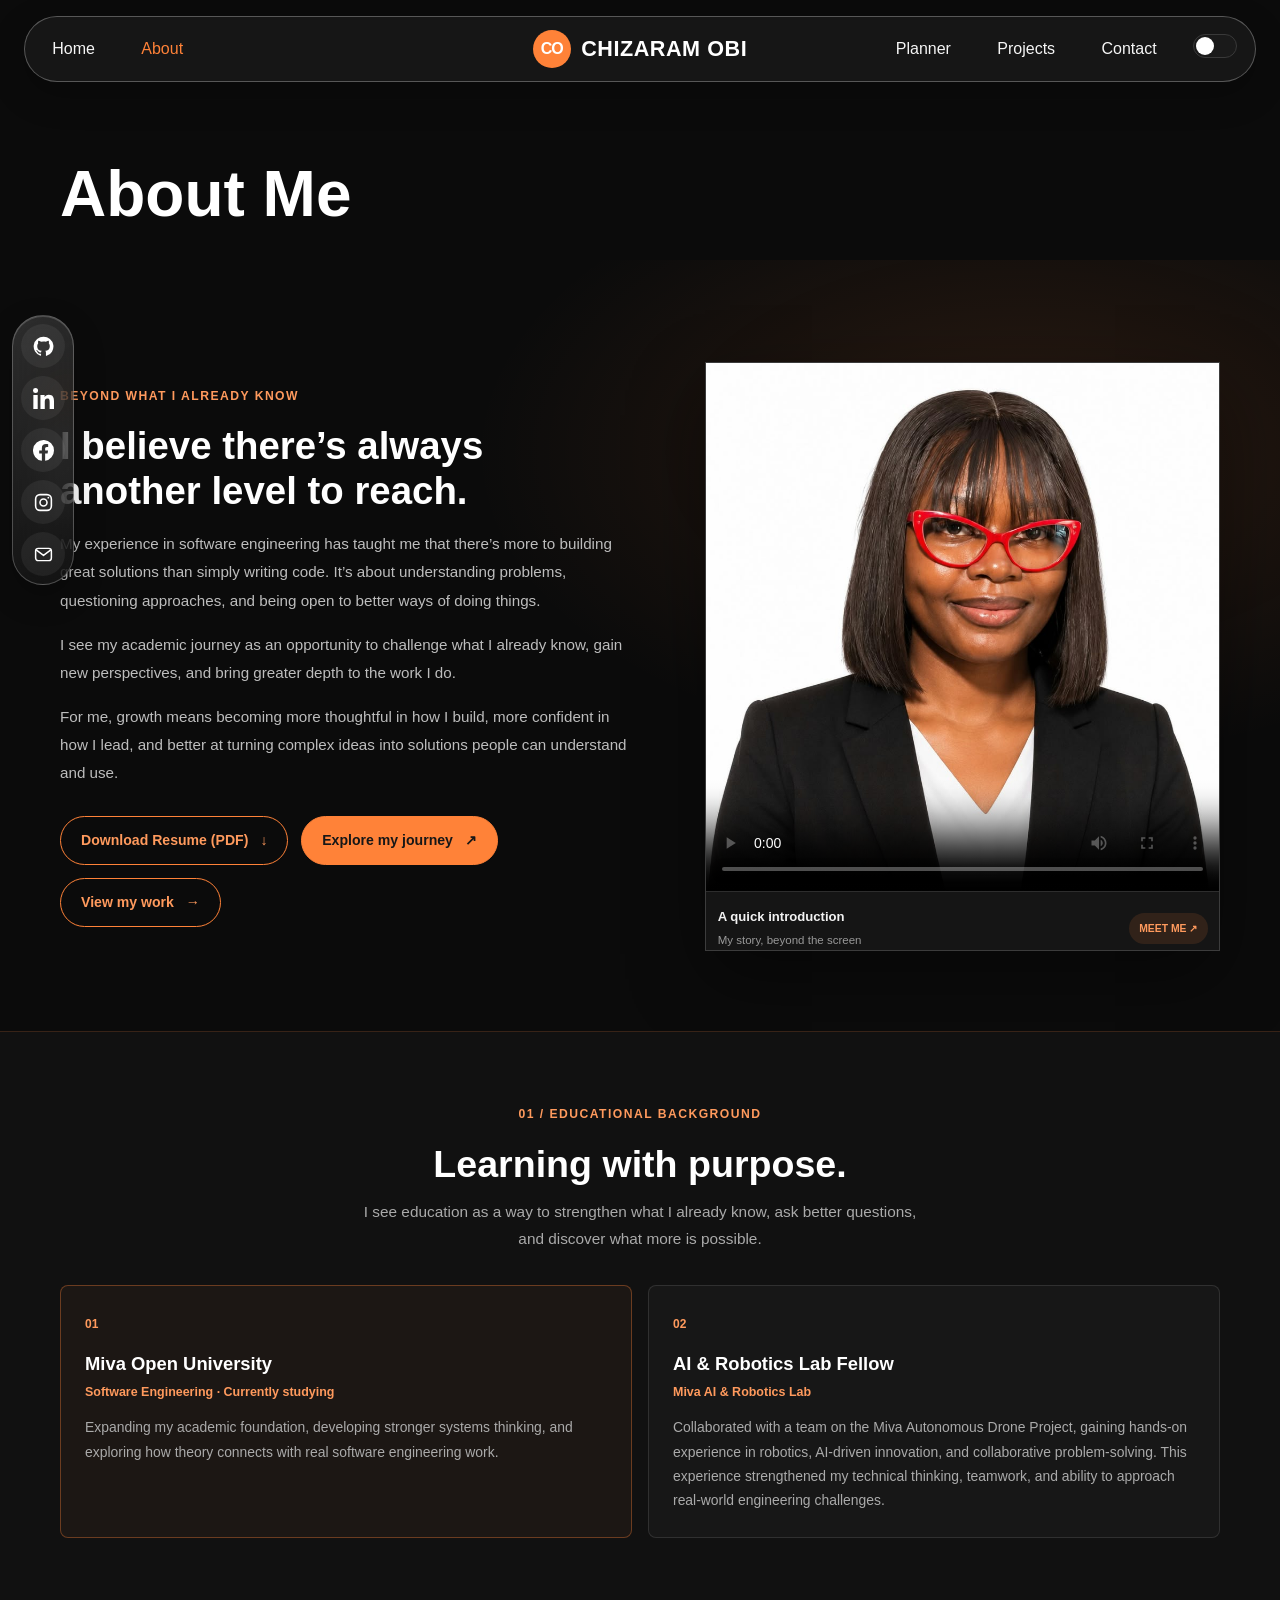
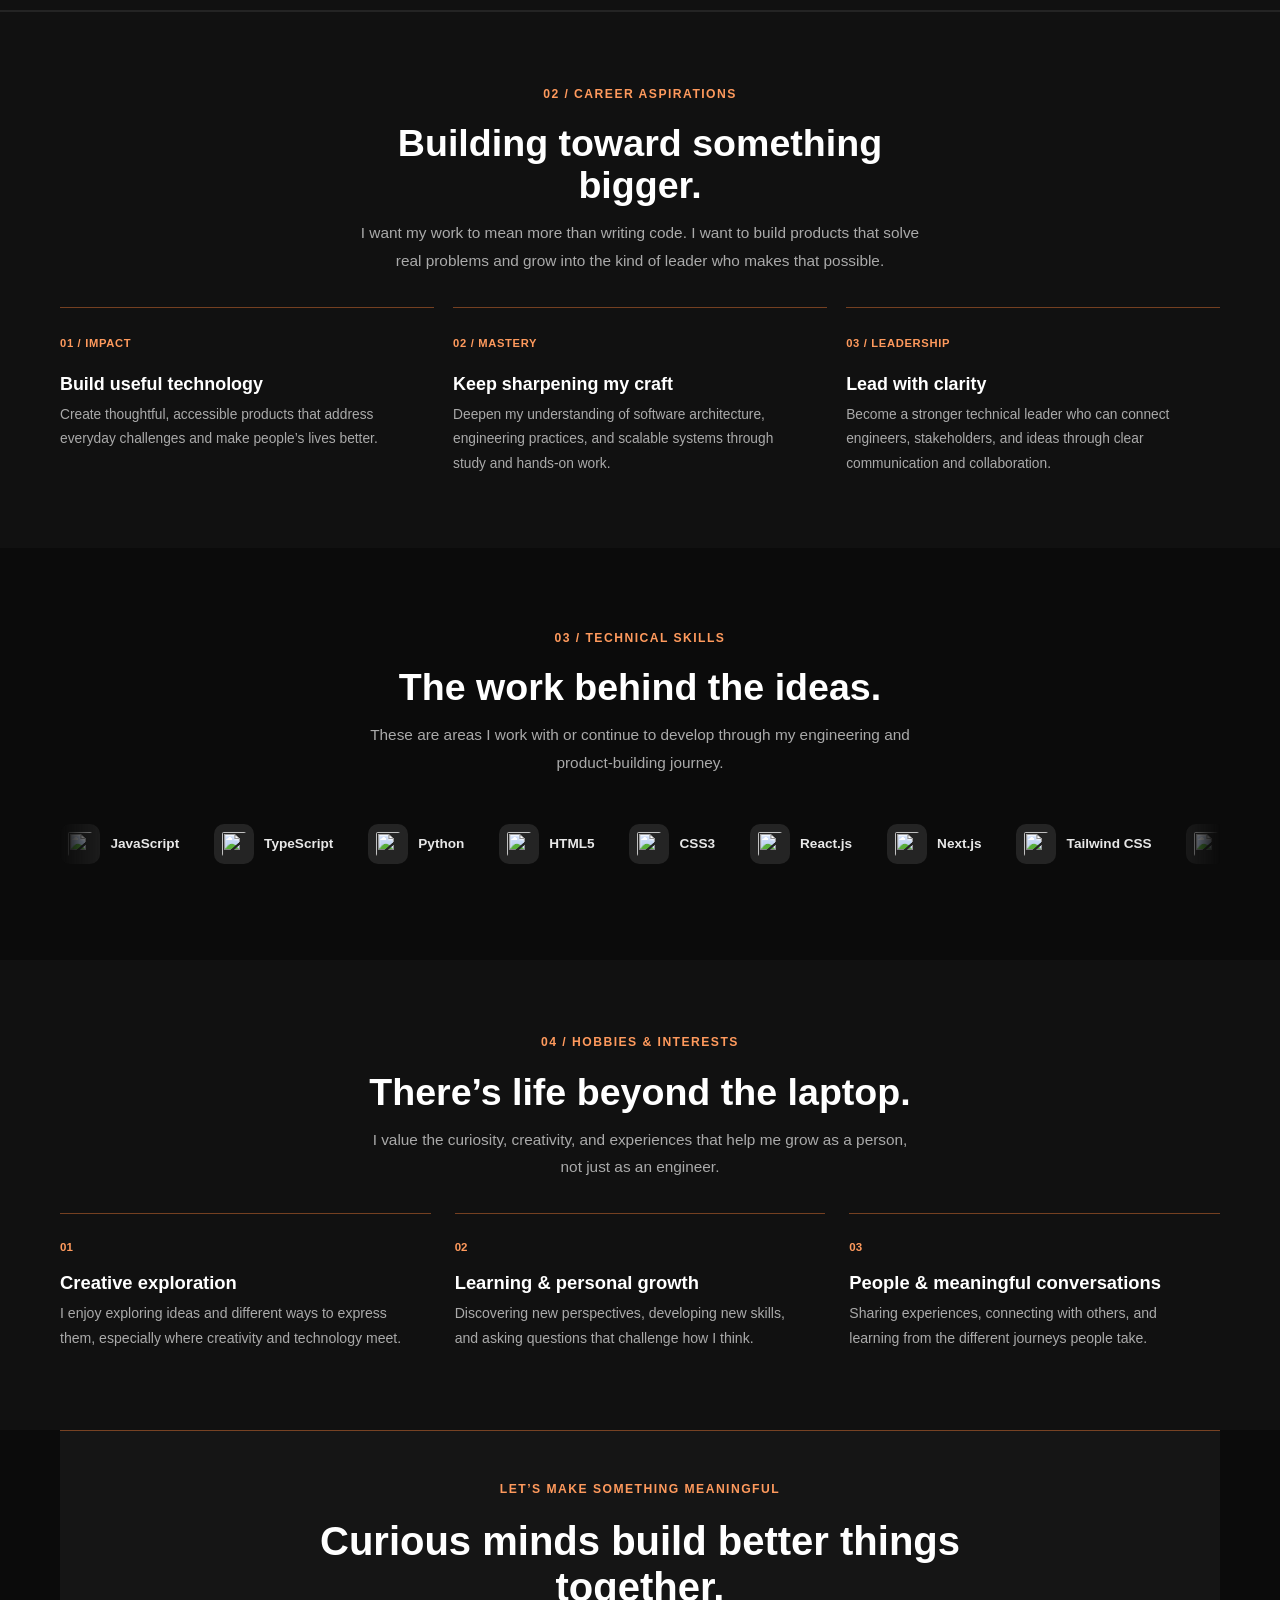
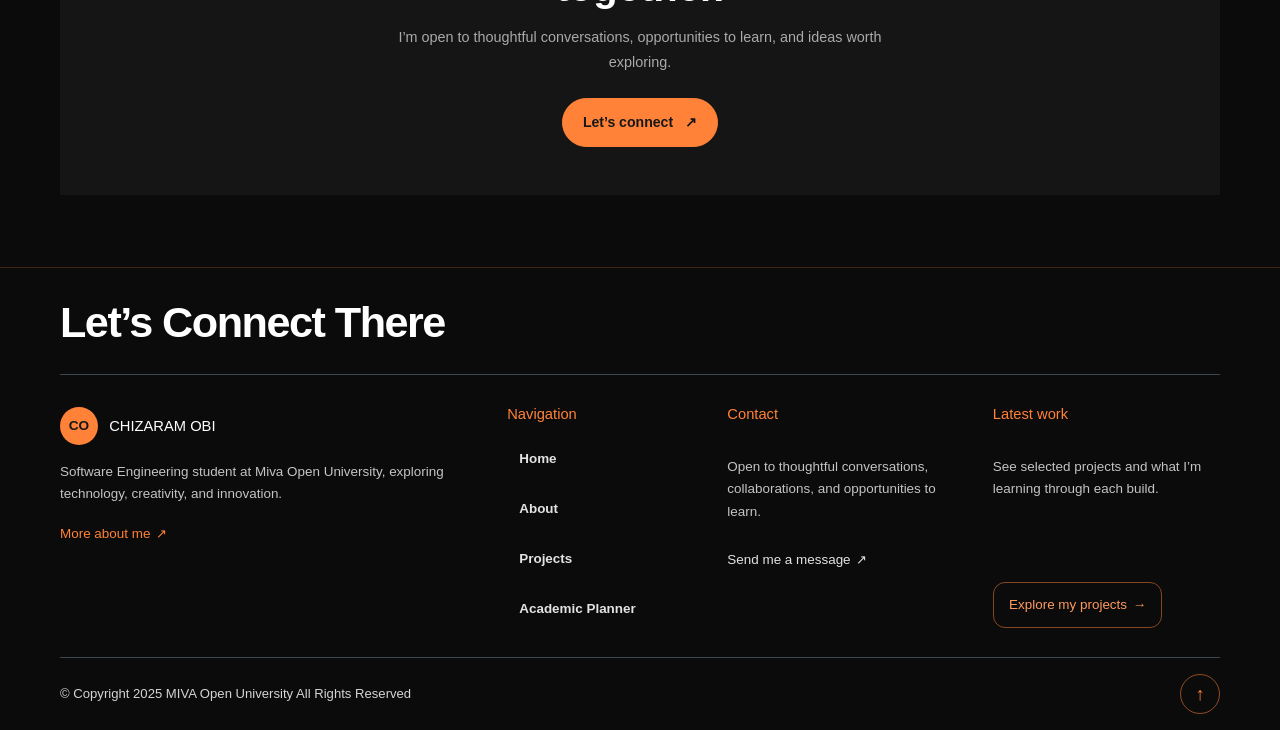
==== commit 49a35bf8: "Add resume downloads and planner task deadlines" ====
--- a/about.html
+++ b/about.html
@@ -48,6 +48,7 @@
           <p>I see my academic journey as an opportunity to challenge what I already know, gain new perspectives, and bring greater depth to the work I do.</p>
           <p>For me, growth means becoming more thoughtful in how I build, more confident in how I lead, and better at turning complex ideas into solutions people can understand and use.</p>
           <div class="about-intro-actions">
+            <a href="assets/chizara-obi-resume.pdf" class="about-action-secondary" download>Download Resume (PDF) <span aria-hidden="true">&#8595;</span></a>
             <a href="#my-journey" class="about-action-primary">Explore my journey <span aria-hidden="true">↗</span></a>
             <a href="projects.html" class="about-action-secondary">View my work <span aria-hidden="true">→</span></a>
           </div>
--- a/style.css
+++ b/style.css
@@ -2126,7 +2126,49 @@
   display: flex;
   gap: 0.65rem;
   margin: 0;
-}
+  flex-wrap: wrap;
+  align-items: flex-end;
+}
+
+.planner-task-field { flex: 1 1 220px; min-width: 0; }
+.planner-deadline-field { flex: 0 1 180px; min-width: 0; }
+.planner-input label {
+  display: block;
+  margin-bottom: 0.4rem;
+  color: inherit;
+  font-size: 0.78rem;
+}
+.planner-input input { width: 100%; min-height: 48px; }
+.planner-input input[type="date"] { color-scheme: dark; }
+.task-content { flex: 1 1 220px; min-width: 0; }
+.task-text { display: block; overflow-wrap: anywhere; }
+.task-deadline-label {
+  display: flex;
+  align-items: center;
+  flex-wrap: wrap;
+  gap: 0.5rem;
+  margin-top: 0.65rem;
+  color: #aaa;
+  font-size: 0.78rem;
+}
+.task-deadline-input {
+  min-width: 0;
+  max-width: 100%;
+  min-height: 38px;
+  padding: 0.4rem 0.65rem;
+  border: 1px solid #777;
+  border-radius: 9px;
+  background: #222;
+  color: #eee;
+  color-scheme: dark;
+  font: inherit;
+}
+.task-deadline-input:focus-visible { outline: 2px solid #ff9a5d; outline-offset: 3px; }
+.planner-main.is-light .task-deadline-label { color: #555; }
+.planner-main.is-light .task-deadline-input { background: #fff; color: #282828; }
+.planner-main.is-light .task-deadline-input,
+.planner-main.is-light .planner-input input[type="date"] { color-scheme: light; }
+.planner-task-list .task-item.completed .task-text { color: #777; text-decoration: line-through; }
 
 .planner-input input {
   min-width: 0;
@@ -2399,6 +2441,8 @@
   .planner-summary { width: 100%; }
   .planner-summary div { flex: 1; }
   .planner-input { align-items: stretch; flex-direction: column; }
+  .planner-task-field,
+  .planner-deadline-field { flex: 0 1 auto; width: 100%; }
   .planner-add-btn { width: 100%; }
   .planner-footer-inner { align-items: flex-start; flex-direction: column; }
   .planner-footer-inner > p { text-align: left; }
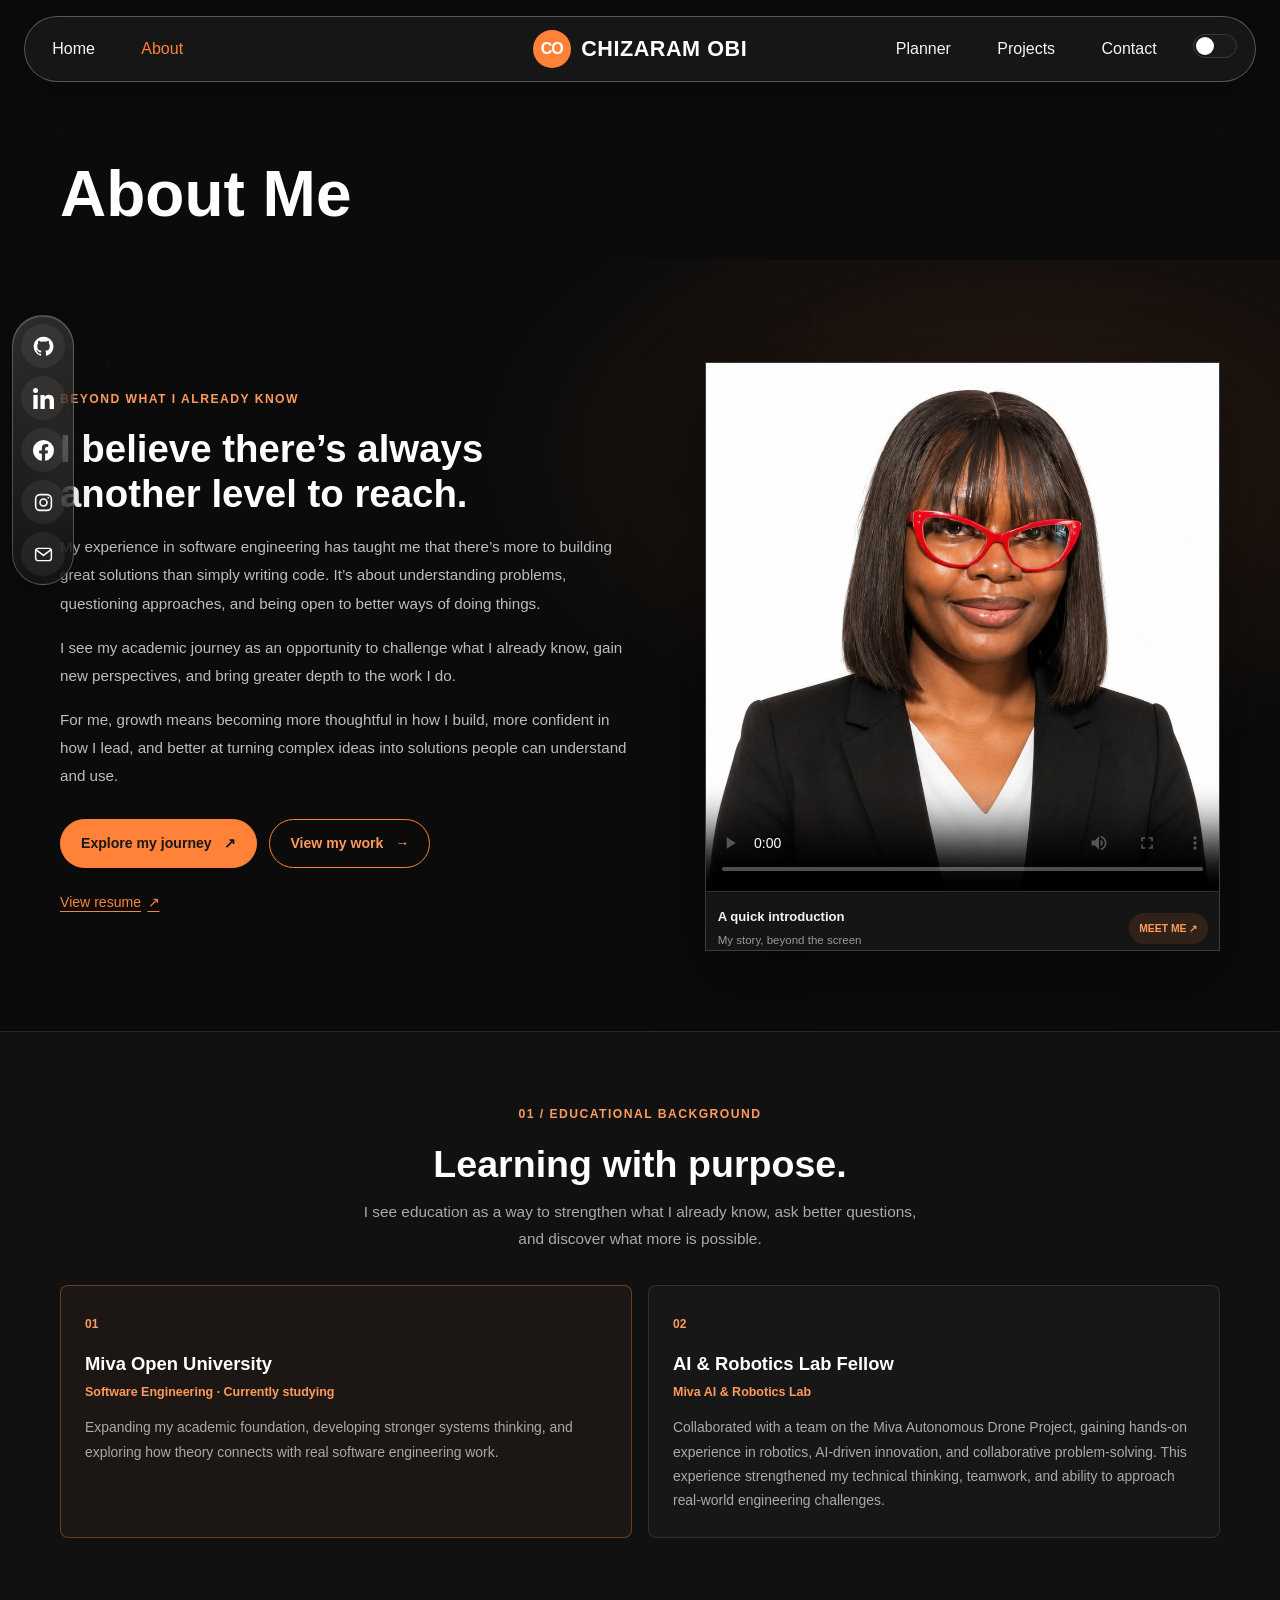
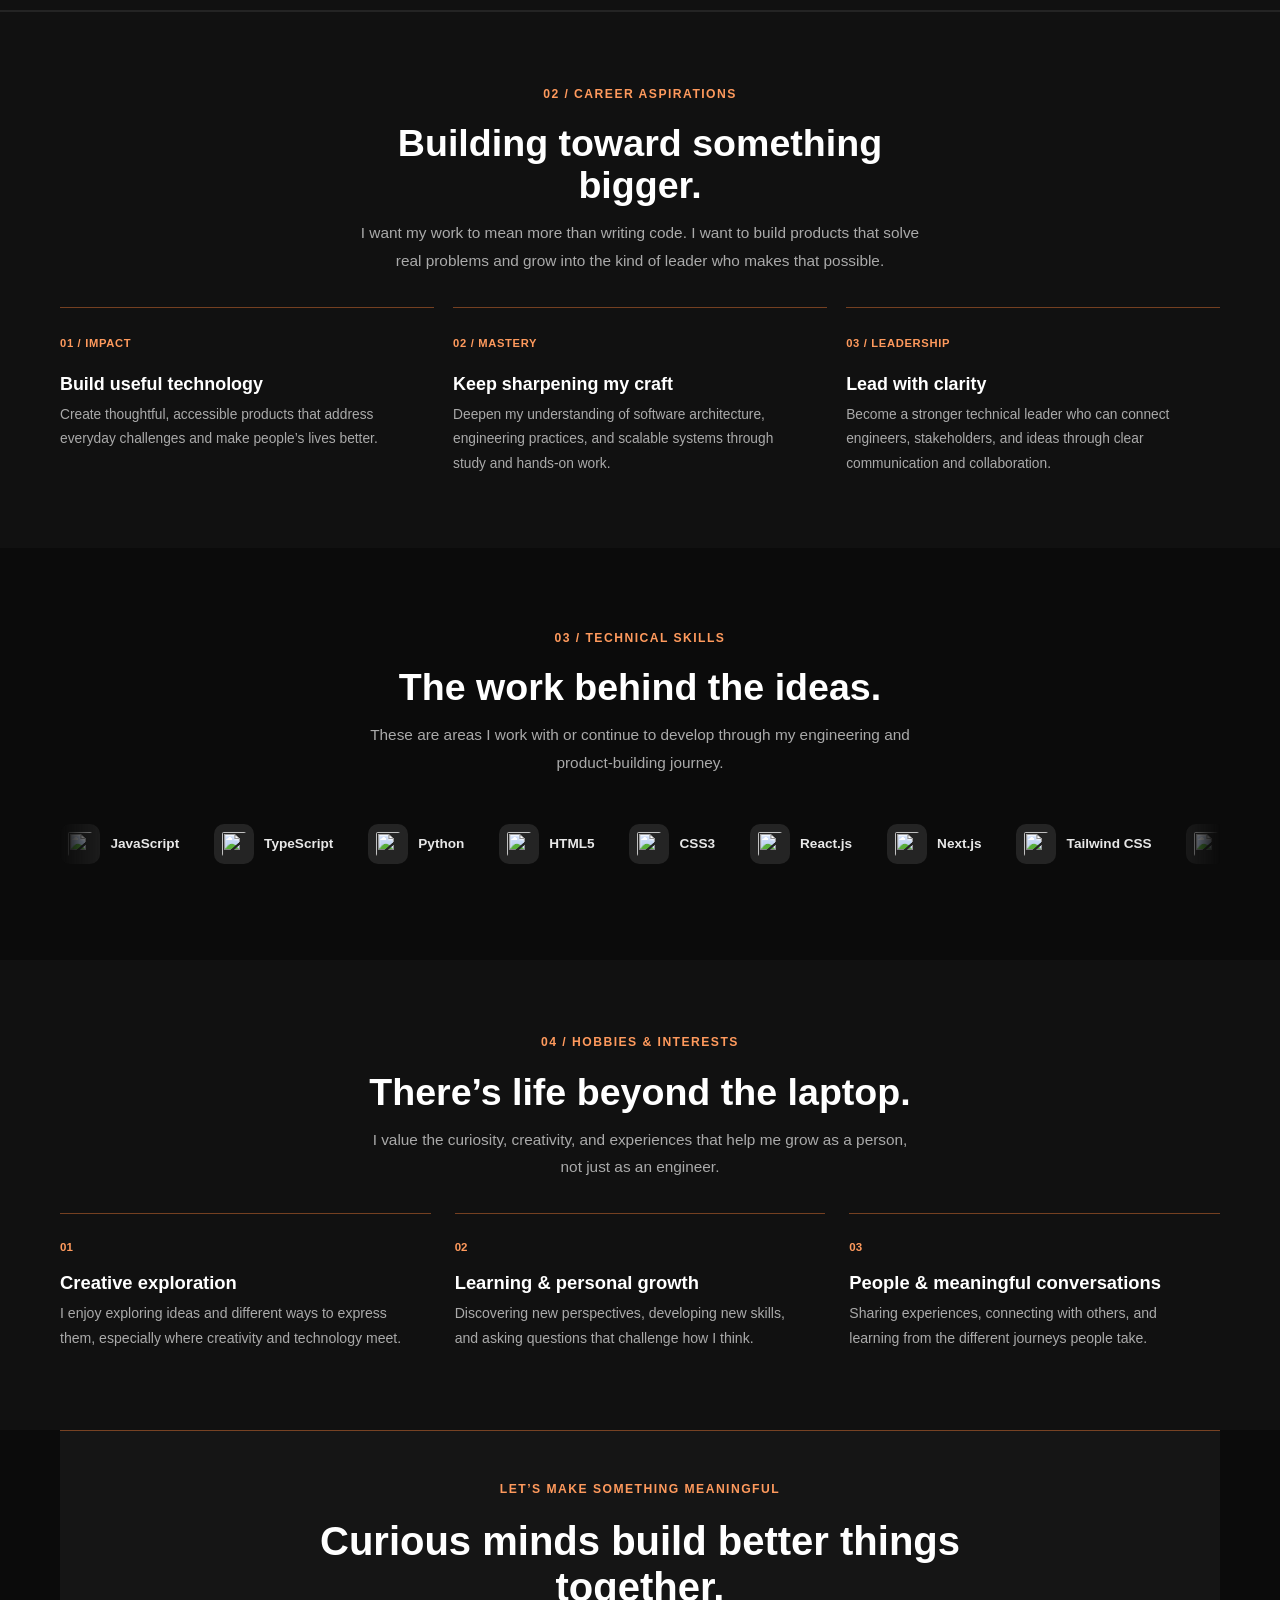
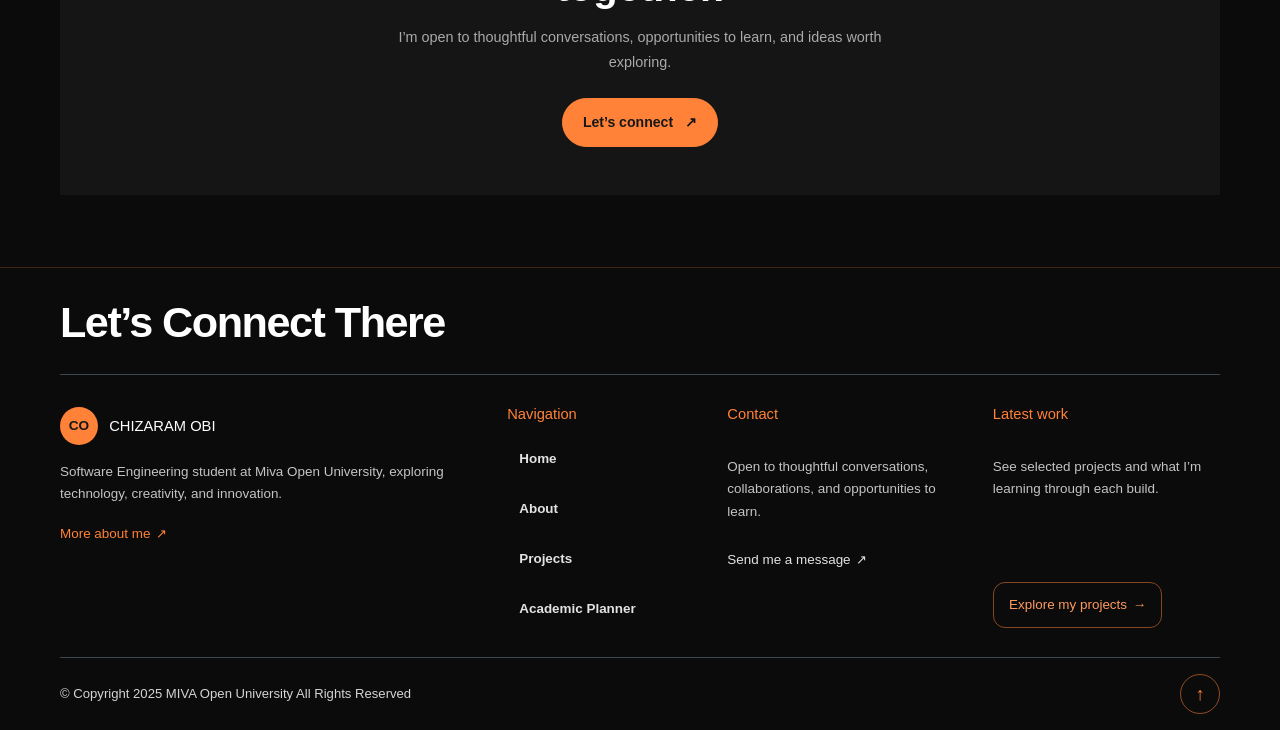
==== commit 514628b5: "Add resume preview modal and animated ID badge" ====
--- a/about.html
+++ b/about.html
@@ -48,10 +48,10 @@
           <p>I see my academic journey as an opportunity to challenge what I already know, gain new perspectives, and bring greater depth to the work I do.</p>
           <p>For me, growth means becoming more thoughtful in how I build, more confident in how I lead, and better at turning complex ideas into solutions people can understand and use.</p>
           <div class="about-intro-actions">
-            <a href="assets/chizara-obi-resume.pdf" class="about-action-secondary" download>Download Resume (PDF) <span aria-hidden="true">&#8595;</span></a>
             <a href="#my-journey" class="about-action-primary">Explore my journey <span aria-hidden="true">↗</span></a>
             <a href="projects.html" class="about-action-secondary">View my work <span aria-hidden="true">→</span></a>
           </div>
+          <a href="assets/chizara-obi-resume.pdf" class="resume-link" data-resume-link>View resume <span aria-hidden="true">&#8599;</span></a>
         </div>
         <figure class="about-video-frame">
           <div class="about-video-stage has-video" id="videoStage">
--- a/style.css
+++ b/style.css
@@ -17,6 +17,65 @@
   --transition: all 0.22s ease;
 }
 
+.resume-link {
+  display: inline-flex;
+  align-items: center;
+  gap: 0.4rem;
+  min-height: 44px;
+  margin-top: 0.75rem;
+  color: #ff8238;
+  font-size: 0.88rem;
+  text-decoration: underline;
+  text-underline-offset: 4px;
+}
+.resume-link:hover { text-decoration-thickness: 2px; }
+.hero.is-light .resume-link,
+.about-main.is-light .resume-link { color: #98400d; }
+.resume-link:focus-visible,
+.resume-modal a:focus-visible,
+.resume-modal-close:focus-visible { outline: 2px solid #ff8238; outline-offset: 4px; }
+.resume-is-open { overflow: hidden; }
+.resume-modal {
+  position: fixed;
+  inset: 0;
+  width: min(960px, calc(100% - 2rem));
+  max-width: none;
+  height: min(900px, calc(100dvh - 2rem));
+  max-height: calc(100dvh - 2rem);
+  margin: auto;
+  padding: 0;
+  border: 1px solid #555;
+  border-radius: 16px;
+  background: #171717;
+  color: #eee;
+  box-shadow: 0 24px 80px rgba(0, 0, 0, 0.5);
+}
+.resume-modal[open] { display: flex; flex-direction: column; }
+.resume-modal::backdrop { background: rgba(0, 0, 0, 0.75); }
+.resume-modal-header {
+  display: flex;
+  align-items: center;
+  justify-content: space-between;
+  gap: 1rem;
+  padding: 0.75rem 1rem;
+}
+.resume-modal-header h2 { margin: 0; font-size: 1.1rem; }
+.resume-modal-close {
+  width: 44px;
+  height: 44px;
+  border: 1px solid #666;
+  border-radius: 50%;
+  background: transparent;
+  color: inherit;
+  font: inherit;
+  font-size: 1.5rem;
+  cursor: pointer;
+}
+.resume-modal-close:hover { background: #333; }
+.resume-preview { flex: 1; min-height: 0; width: 100%; border: 0; background: #fff; }
+.resume-modal-fallback { margin: 0; padding: 0.75rem 1rem; font-size: 0.8rem; }
+.resume-modal-fallback a { color: #ffad7d; text-underline-offset: 3px; }
+
 * {
   margin: 0;
   padding: 0;
@@ -621,28 +680,83 @@
   display: flex;
   justify-content: center;
   align-items: center;
-  min-height: 360px;
-}
-
-.hero-image-wrap::before {
-  content: "";
+  min-height: 520px;
+}
+
+.id-badge-rig {
+  position: relative;
+  width: min(76vw, 320px);
+  padding-top: 120px;
+  transform-origin: 50% 0;
+  transform: rotate(-3deg);
+  animation: badge-drop 2.2s both;
+}
+
+.id-badge-strap {
   position: absolute;
-  inset: auto 0 -1rem auto;
-  width: 78%;
-  height: 78%;
-  border: 1px solid rgba(0, 255, 136, 0.5);
-  border-radius: 18px;
-  transform: translate(1rem, 1rem);
+  top: -80px;
+  left: calc(50% - 14px);
+  width: 28px;
+  height: 190px;
+  display: flex;
+  align-items: center;
+  justify-content: center;
+  overflow: hidden;
+  border-inline: 3px solid #bc4e16;
+  background: repeating-linear-gradient(90deg, #ff8238 0 2px, #f1742f 2px 4px);
+  box-shadow: 4px 0 10px rgba(0, 0, 0, 0.2);
+}
+.id-badge-strap span {
+  writing-mode: vertical-rl;
+  color: #48200d;
+  font-size: 0.55rem;
+  font-weight: 800;
+  letter-spacing: 0.16em;
+}
+.id-badge {
+  position: relative;
+  padding: 14px;
+  border: 1px solid rgba(255, 255, 255, 0.65);
+  border-radius: 20px;
+  background: linear-gradient(135deg, #fff, #e8e4dc);
+  color: #222;
+  box-shadow: 0 25px 60px rgba(0, 0, 0, 0.4), inset 0 0 0 5px rgba(255, 255, 255, 0.5);
+}
+.id-badge-clip {
+  position: absolute;
+  top: -28px;
+  left: calc(50% - 13px);
+  width: 26px;
+  height: 40px;
+  z-index: 3;
+  border: 3px solid #8c8c8c;
+  border-radius: 7px;
+  background: linear-gradient(90deg, #858585, #f3f3f3 45%, #aaa);
+  box-shadow: 0 3px 4px rgba(0, 0, 0, 0.25);
+}
+.id-badge-topline {
+  display: flex;
+  justify-content: space-between;
+  padding: 8px 3px 12px;
+  color: #62574e;
+  font-size: 0.62rem;
+  font-weight: 700;
+  letter-spacing: 0.14em;
+}
+.id-badge-photo {
+  position: relative;
+  overflow: hidden;
+  aspect-ratio: 1 / 1.05;
+  border-radius: 10px;
+  background: #173a2b;
 }
 
 .hero-image,
 .hero-image-fallback {
-  position: relative;
-  width: min(76vw, 360px);
-  aspect-ratio: 4 / 5;
-  border: 1px solid rgba(255, 255, 255, 0.16);
-  border-radius: 18px;
-  box-shadow: 0 22px 55px rgba(0, 0, 0, 0.4);
+  position: absolute;
+  inset: 0;
+  width: 100%;
+  height: 100%;
 }
 
 .hero-image {
@@ -652,7 +766,6 @@
 }
 
 .hero-image-fallback {
-  position: absolute;
   z-index: 1;
   display: grid;
   place-items: center;
@@ -660,6 +773,24 @@
   color: var(--white);
   font-size: 3rem;
   font-weight: 800;
+}
+
+.id-badge-details { padding: 14px 3px 2px; }
+.id-badge-name { margin: 0; font-size: 1.5rem; font-weight: 800; letter-spacing: -0.04em; line-height: 1.2; }
+.id-badge-role { margin-top: 4px; color: #655b52; font-size: 0.78rem; }
+.id-badge-footer { display: flex; align-items: center; justify-content: space-between; gap: 10px; margin-top: 18px; padding-top: 12px; border-top: 1px solid #ccc6bc; font-size: 0.52rem; font-weight: 700; letter-spacing: 0.08em; }
+.id-badge-barcode { flex: 0 0 64px; height: 22px; background: repeating-linear-gradient(90deg, #333 0 2px, transparent 2px 4px, #333 4px 5px, transparent 5px 8px); }
+
+@keyframes badge-drop {
+  0% { transform: translateY(-800px) rotate(-12deg); }
+  42% { transform: translateY(16px) rotate(8deg); }
+  60% { transform: translateY(-8px) rotate(-7deg); }
+  78% { transform: translateY(3px) rotate(2deg); }
+  100% { transform: translateY(0) rotate(-3deg); }
+}
+
+@media (prefers-reduced-motion: reduce) {
+  .id-badge-rig { animation: none; }
 }
 
 .hero-image.is-hidden,
